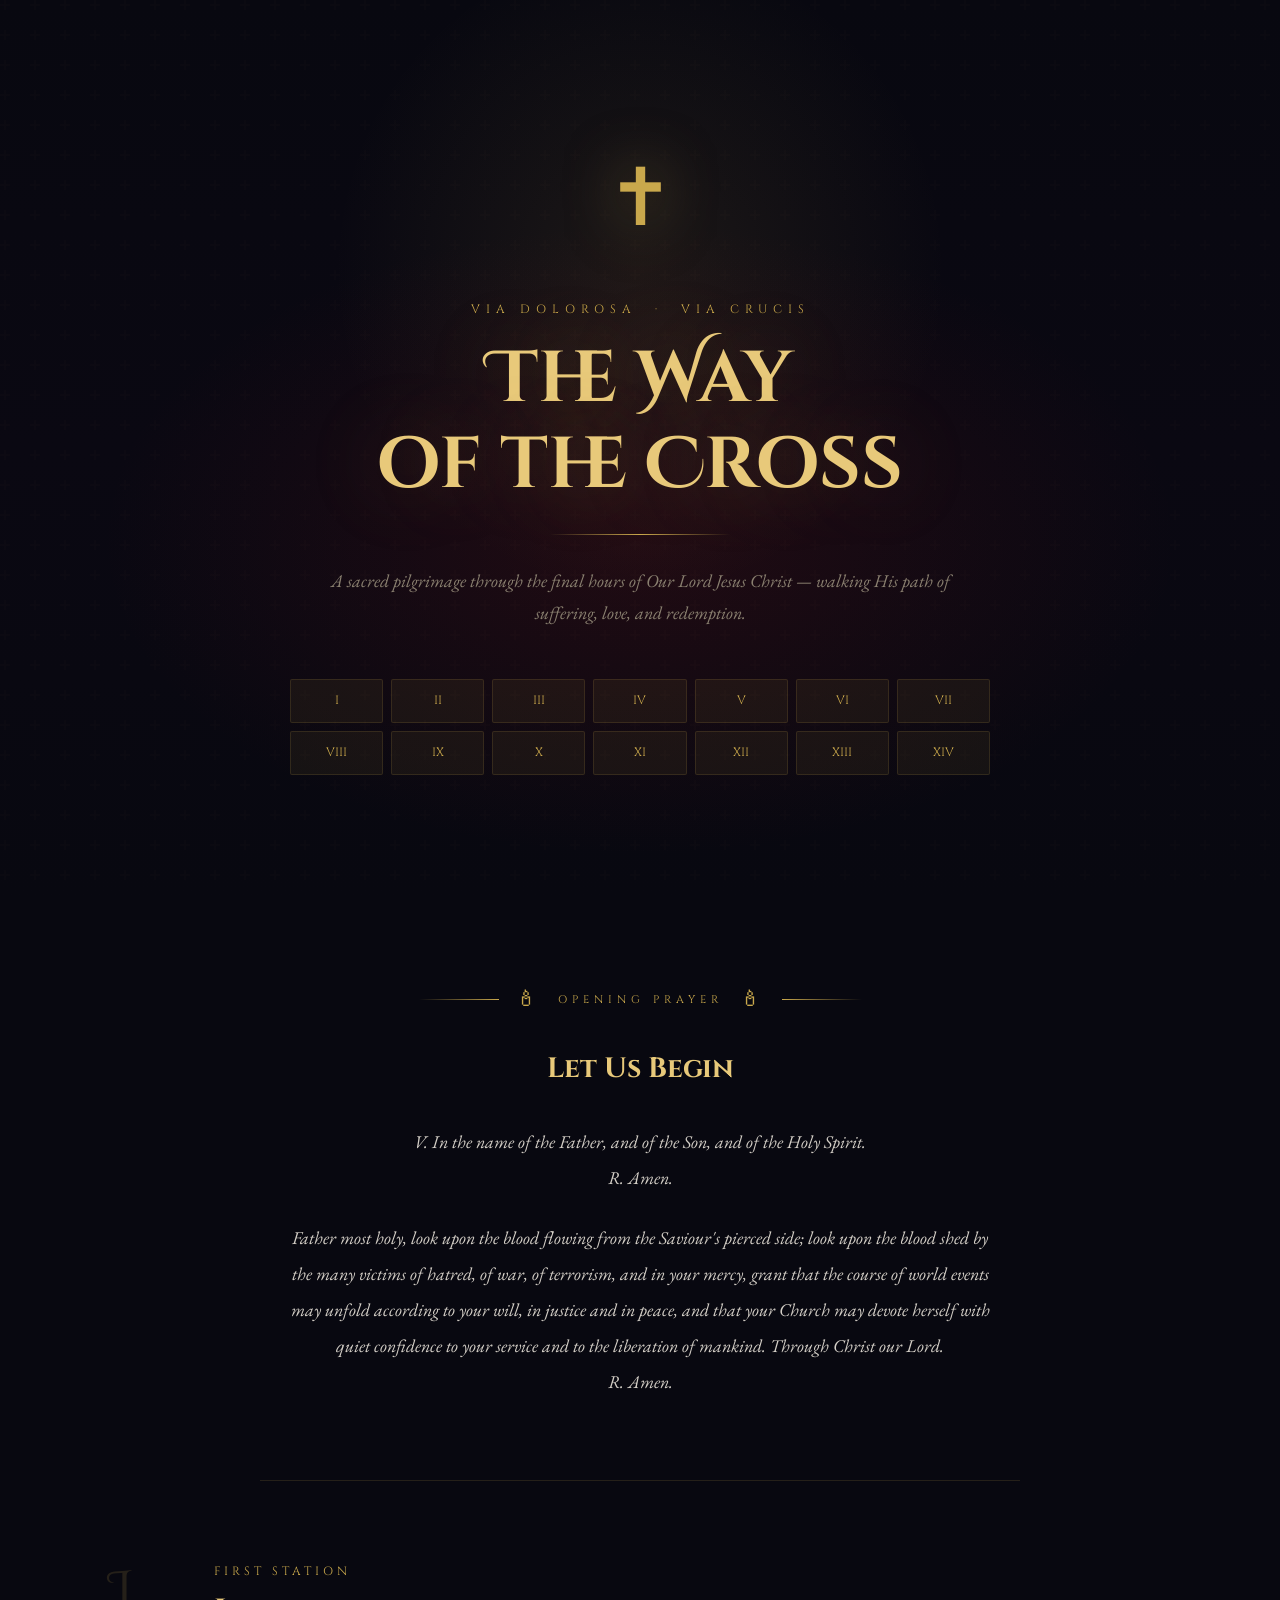
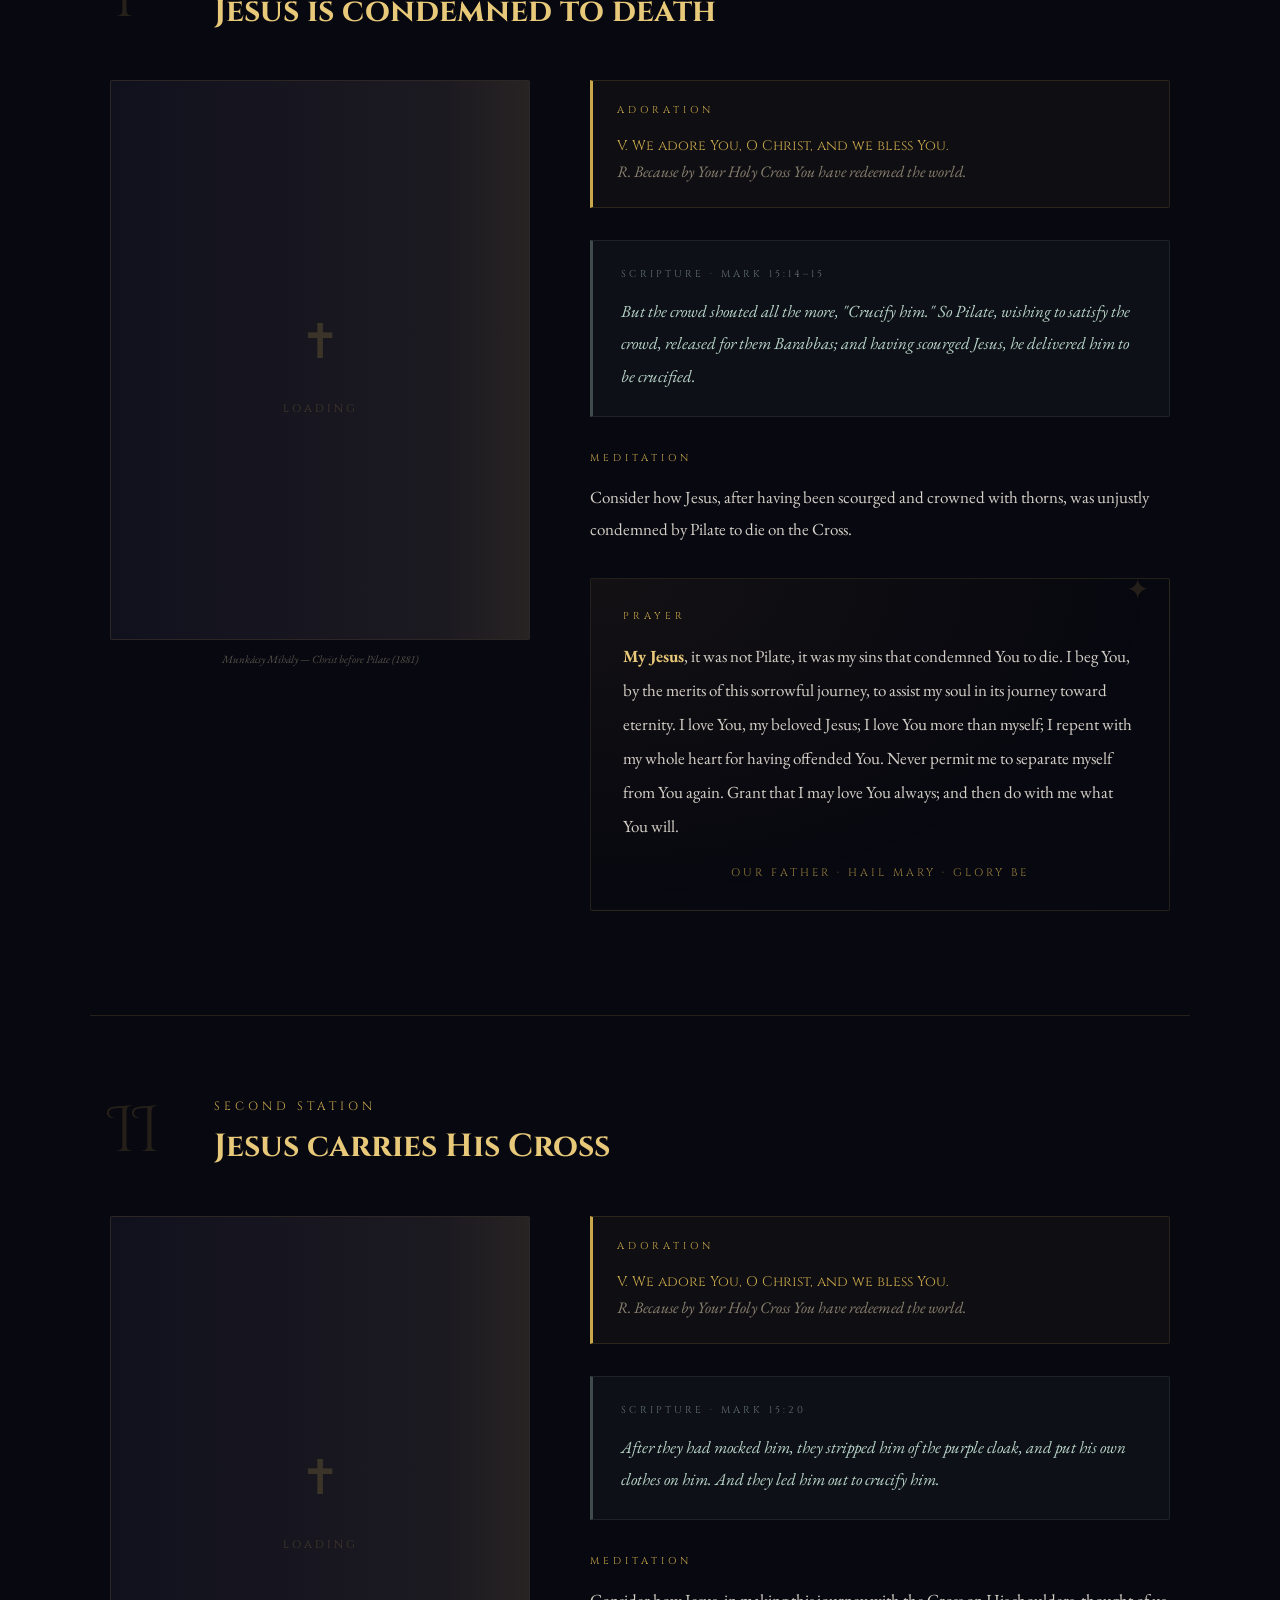
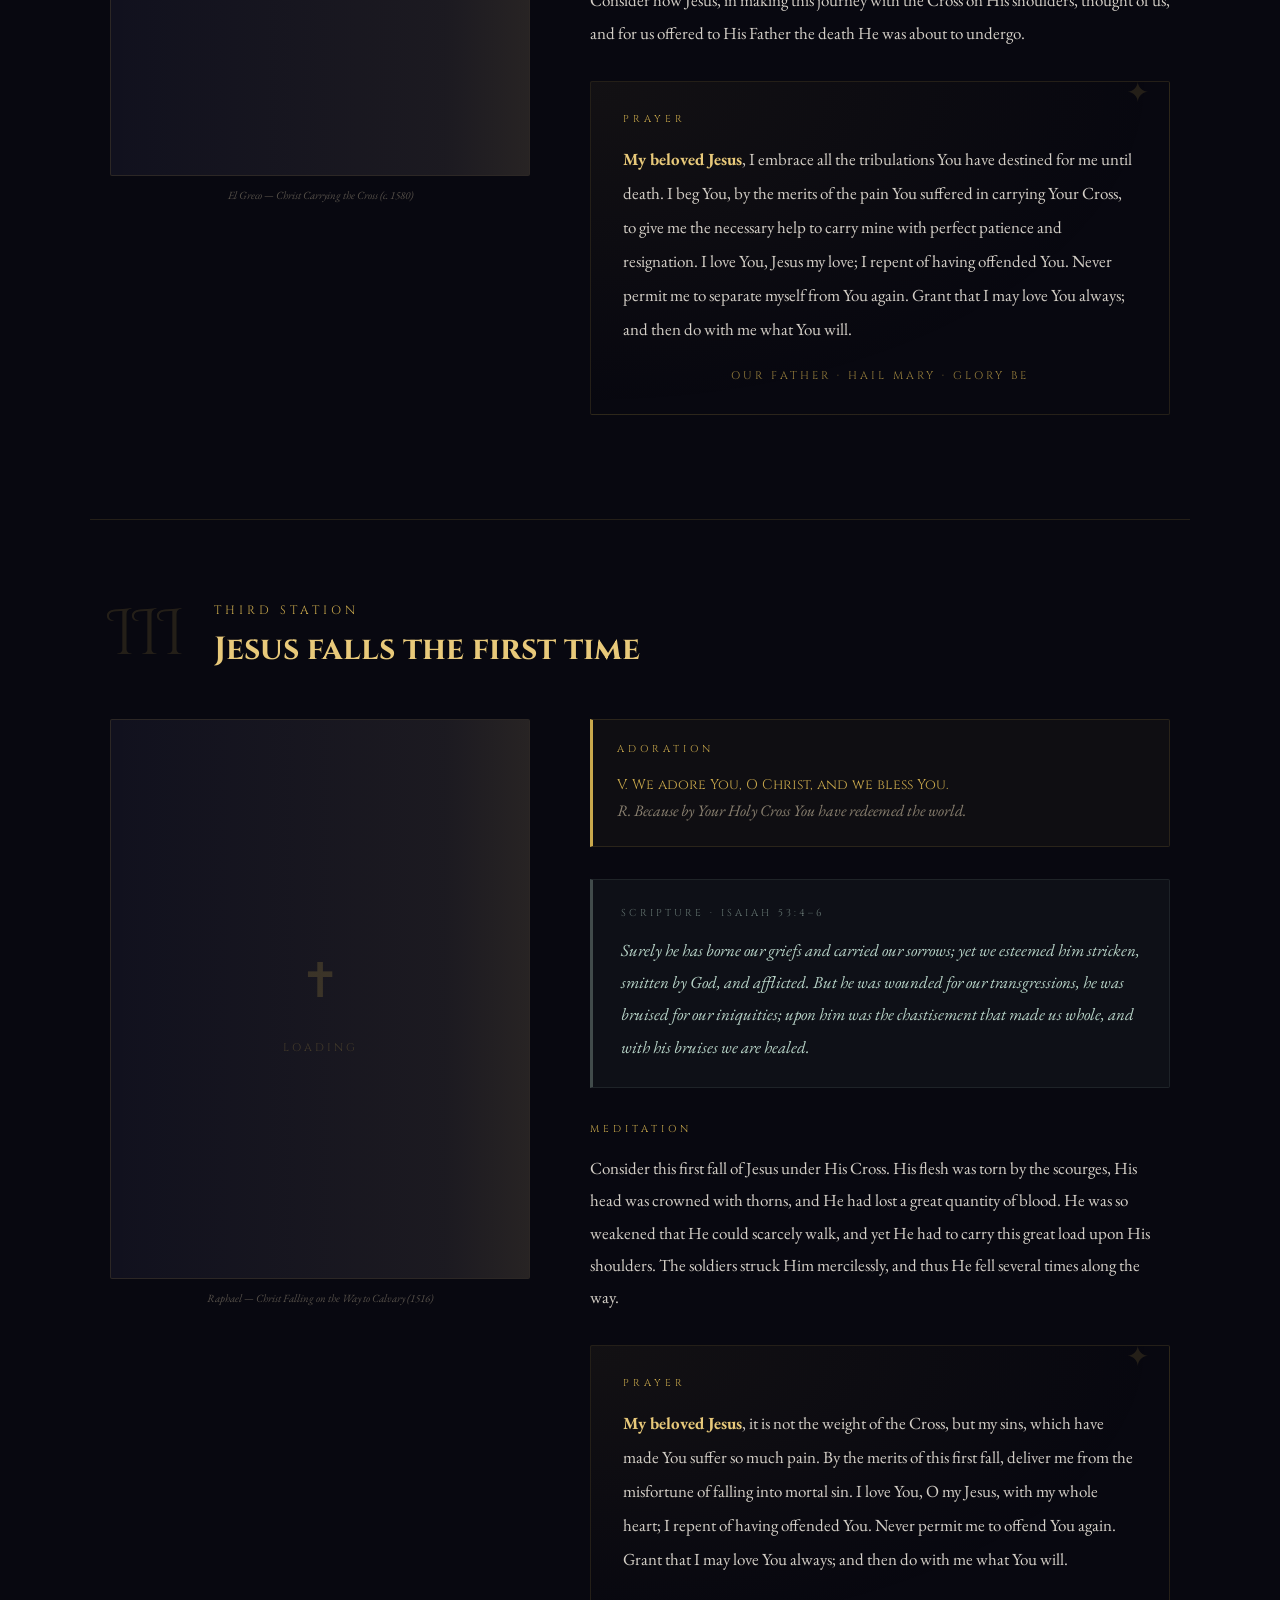
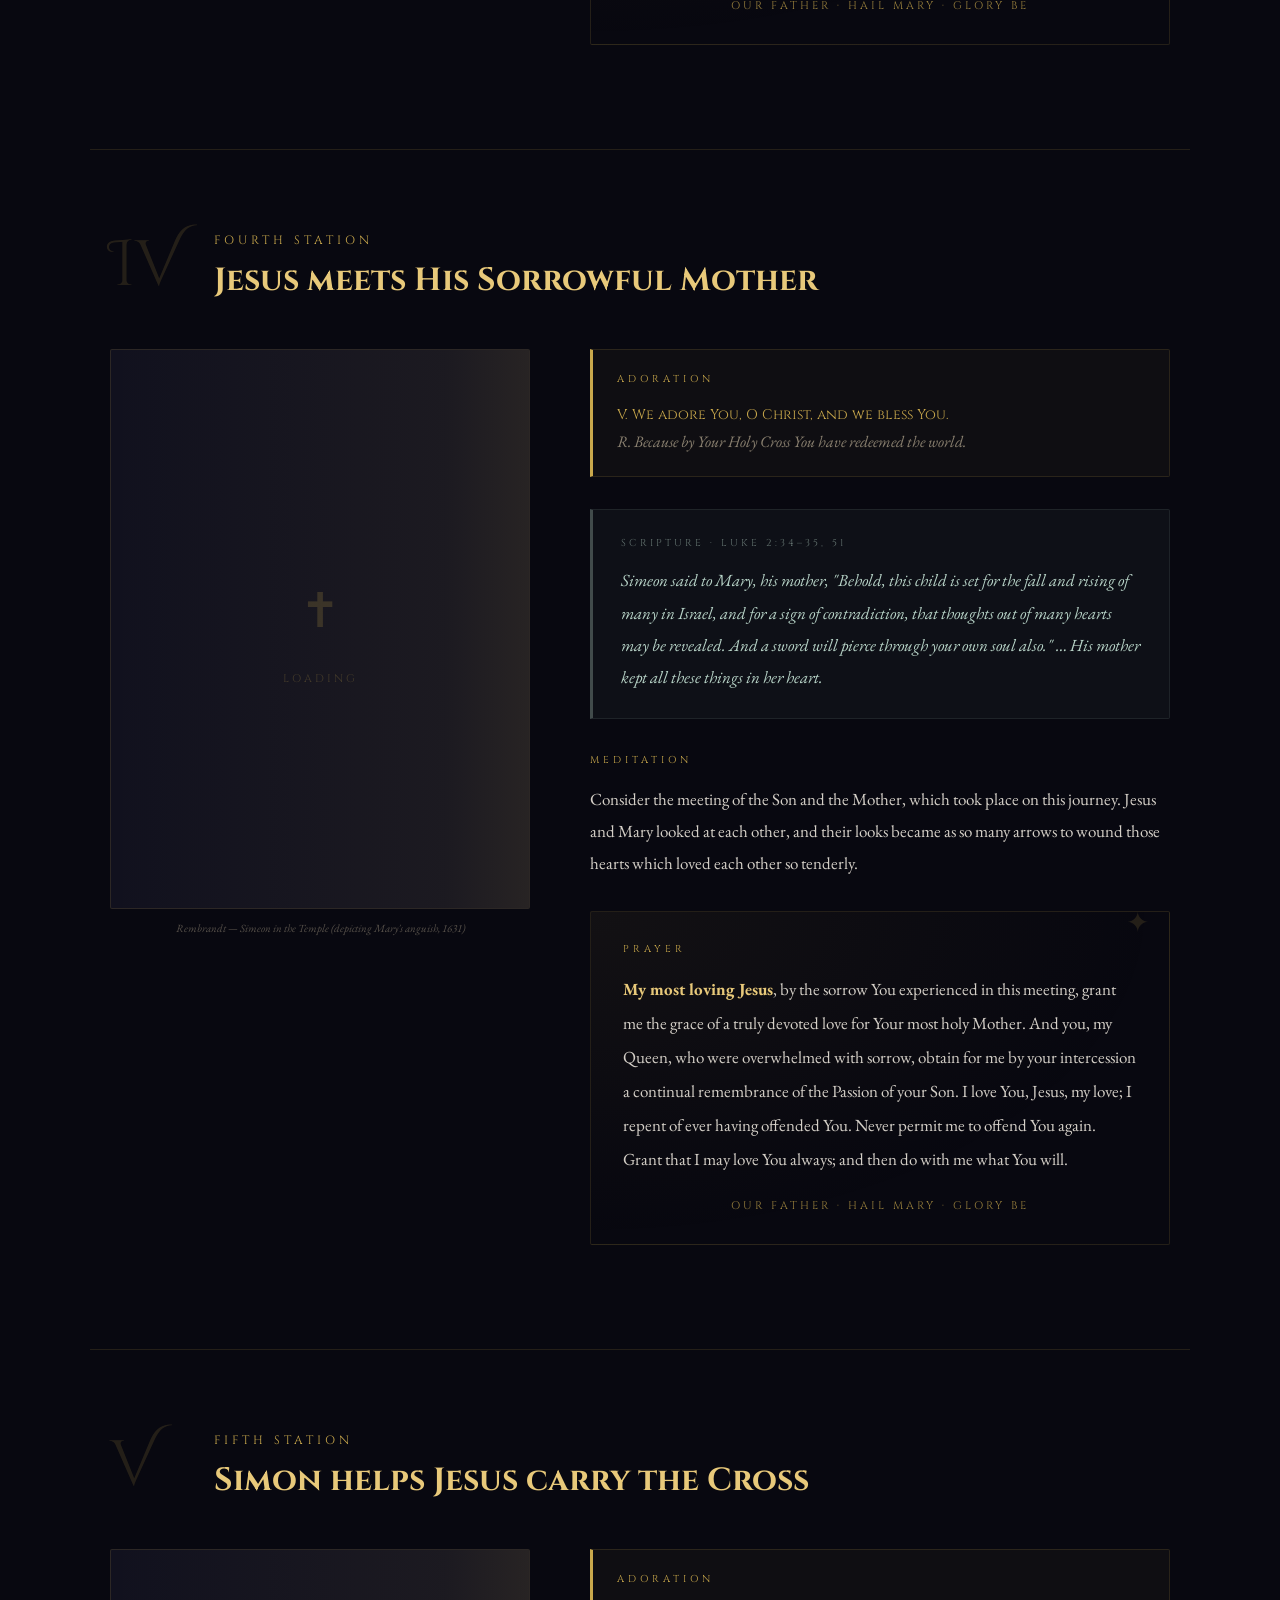
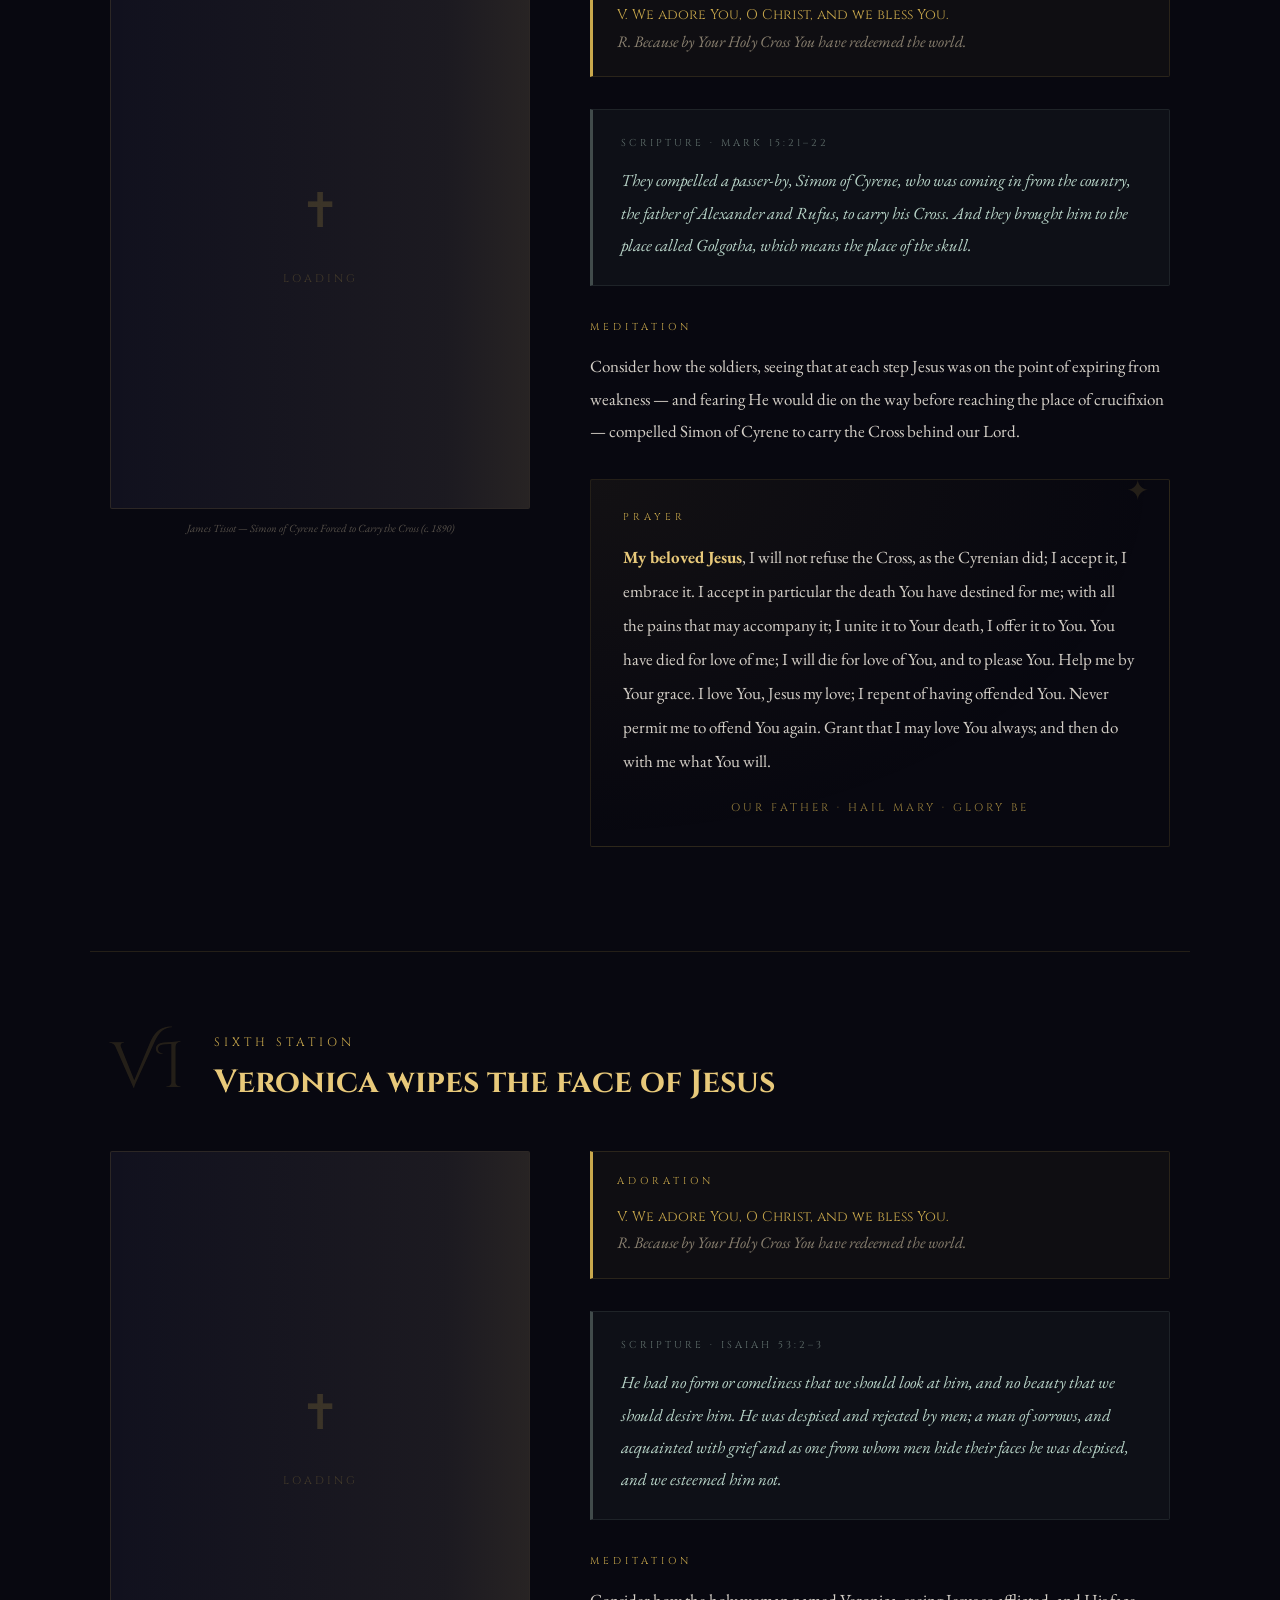
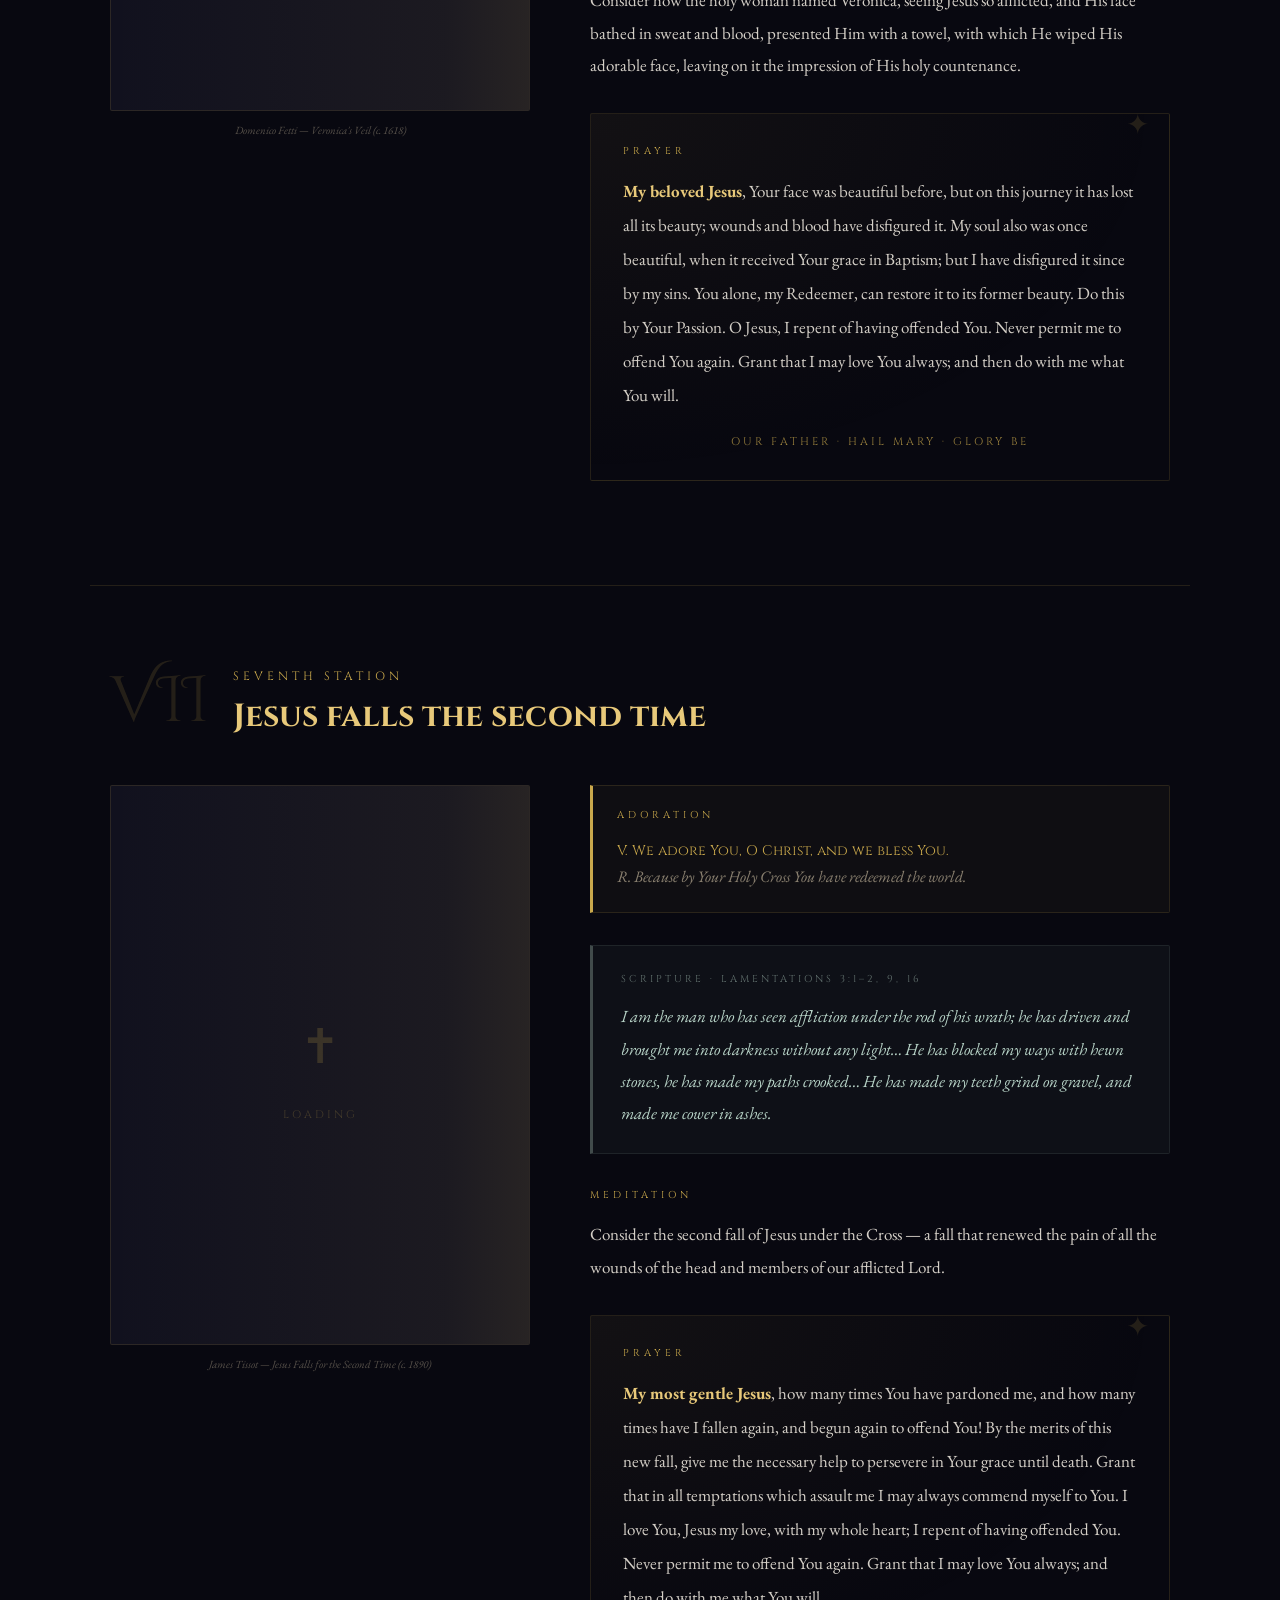
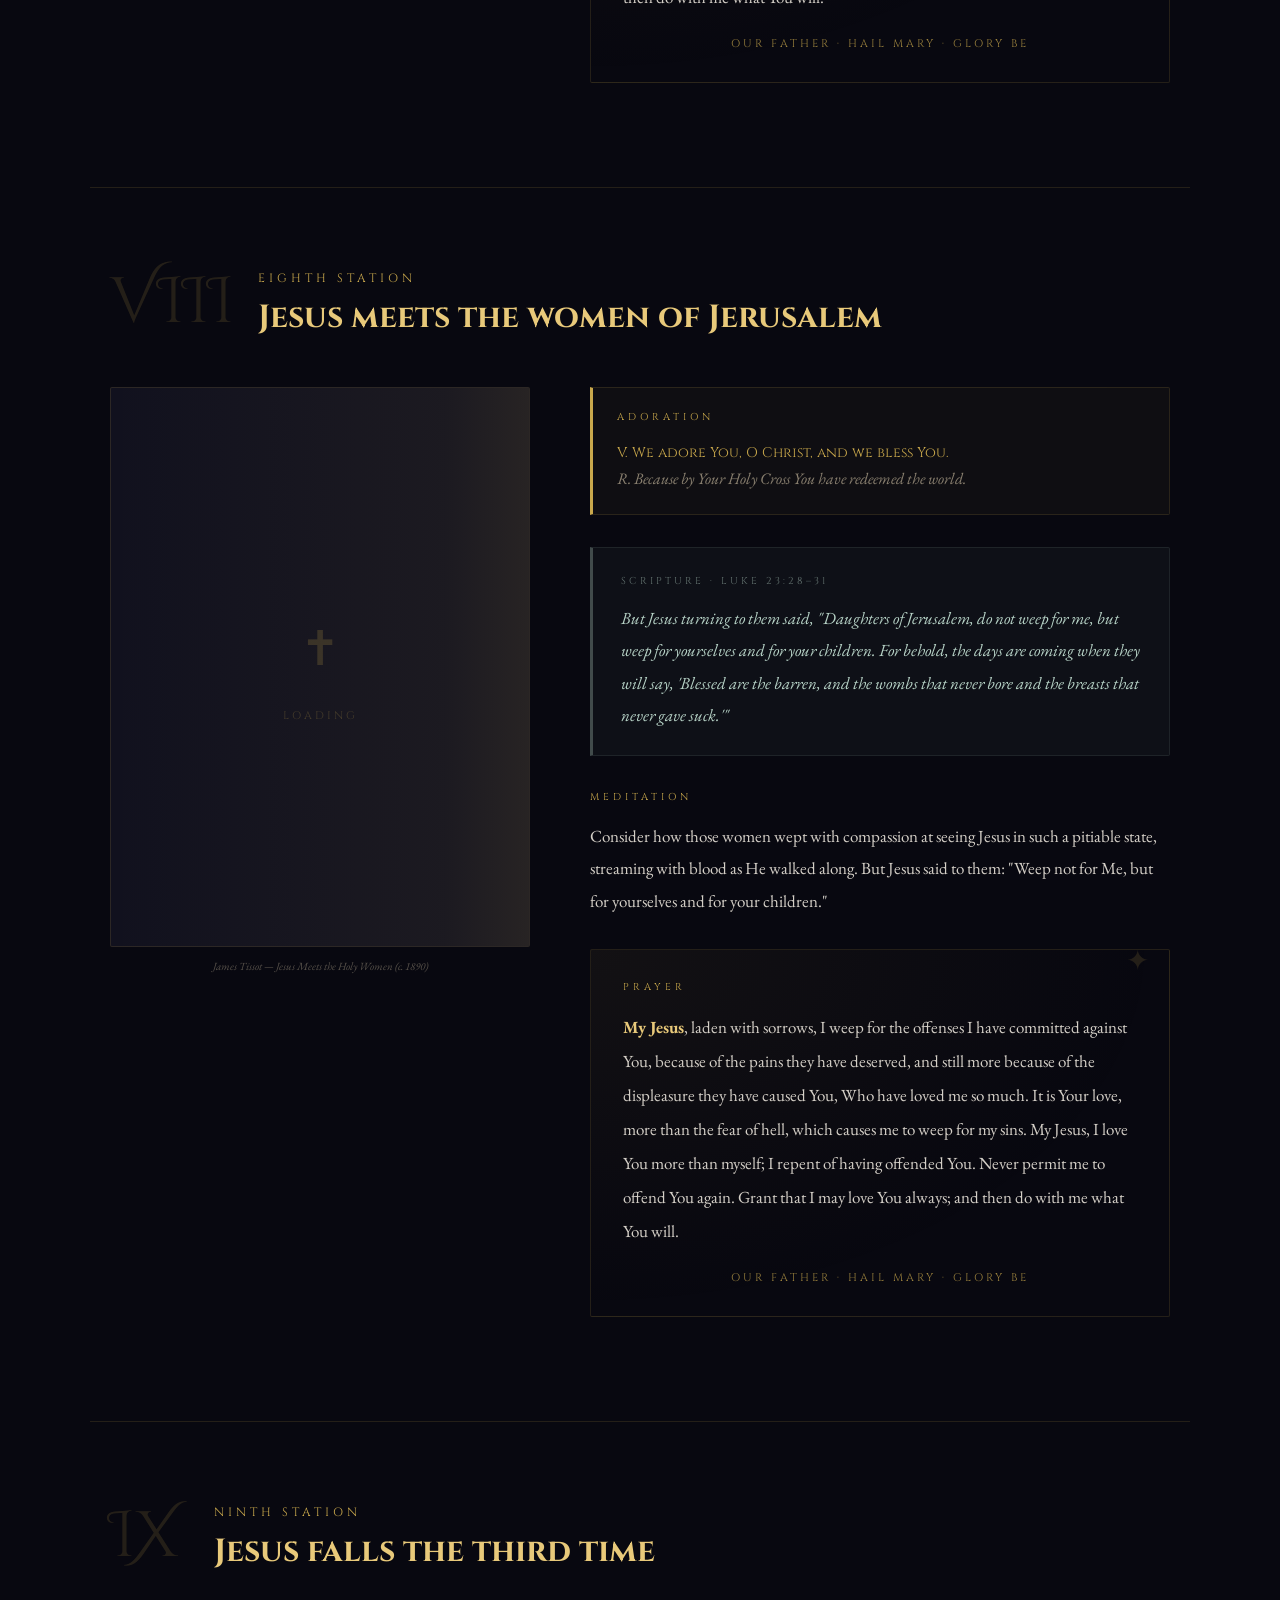
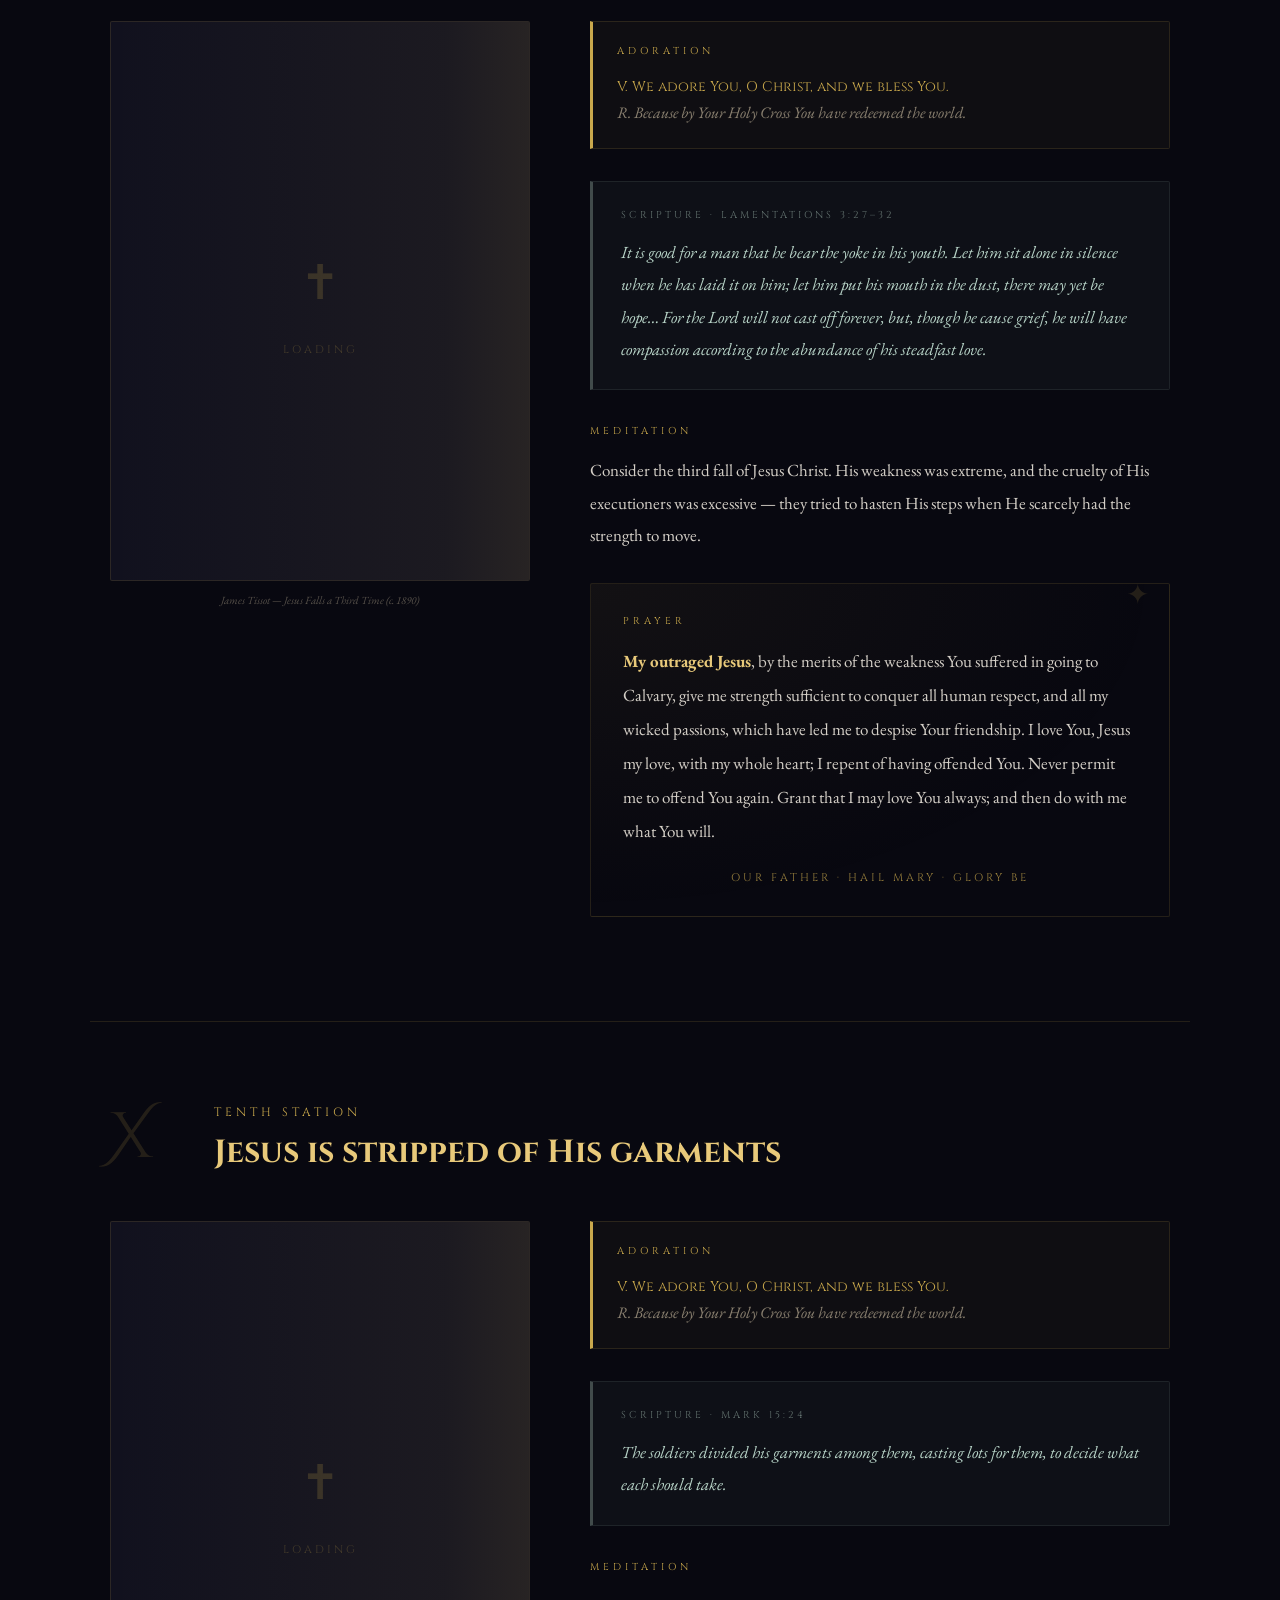
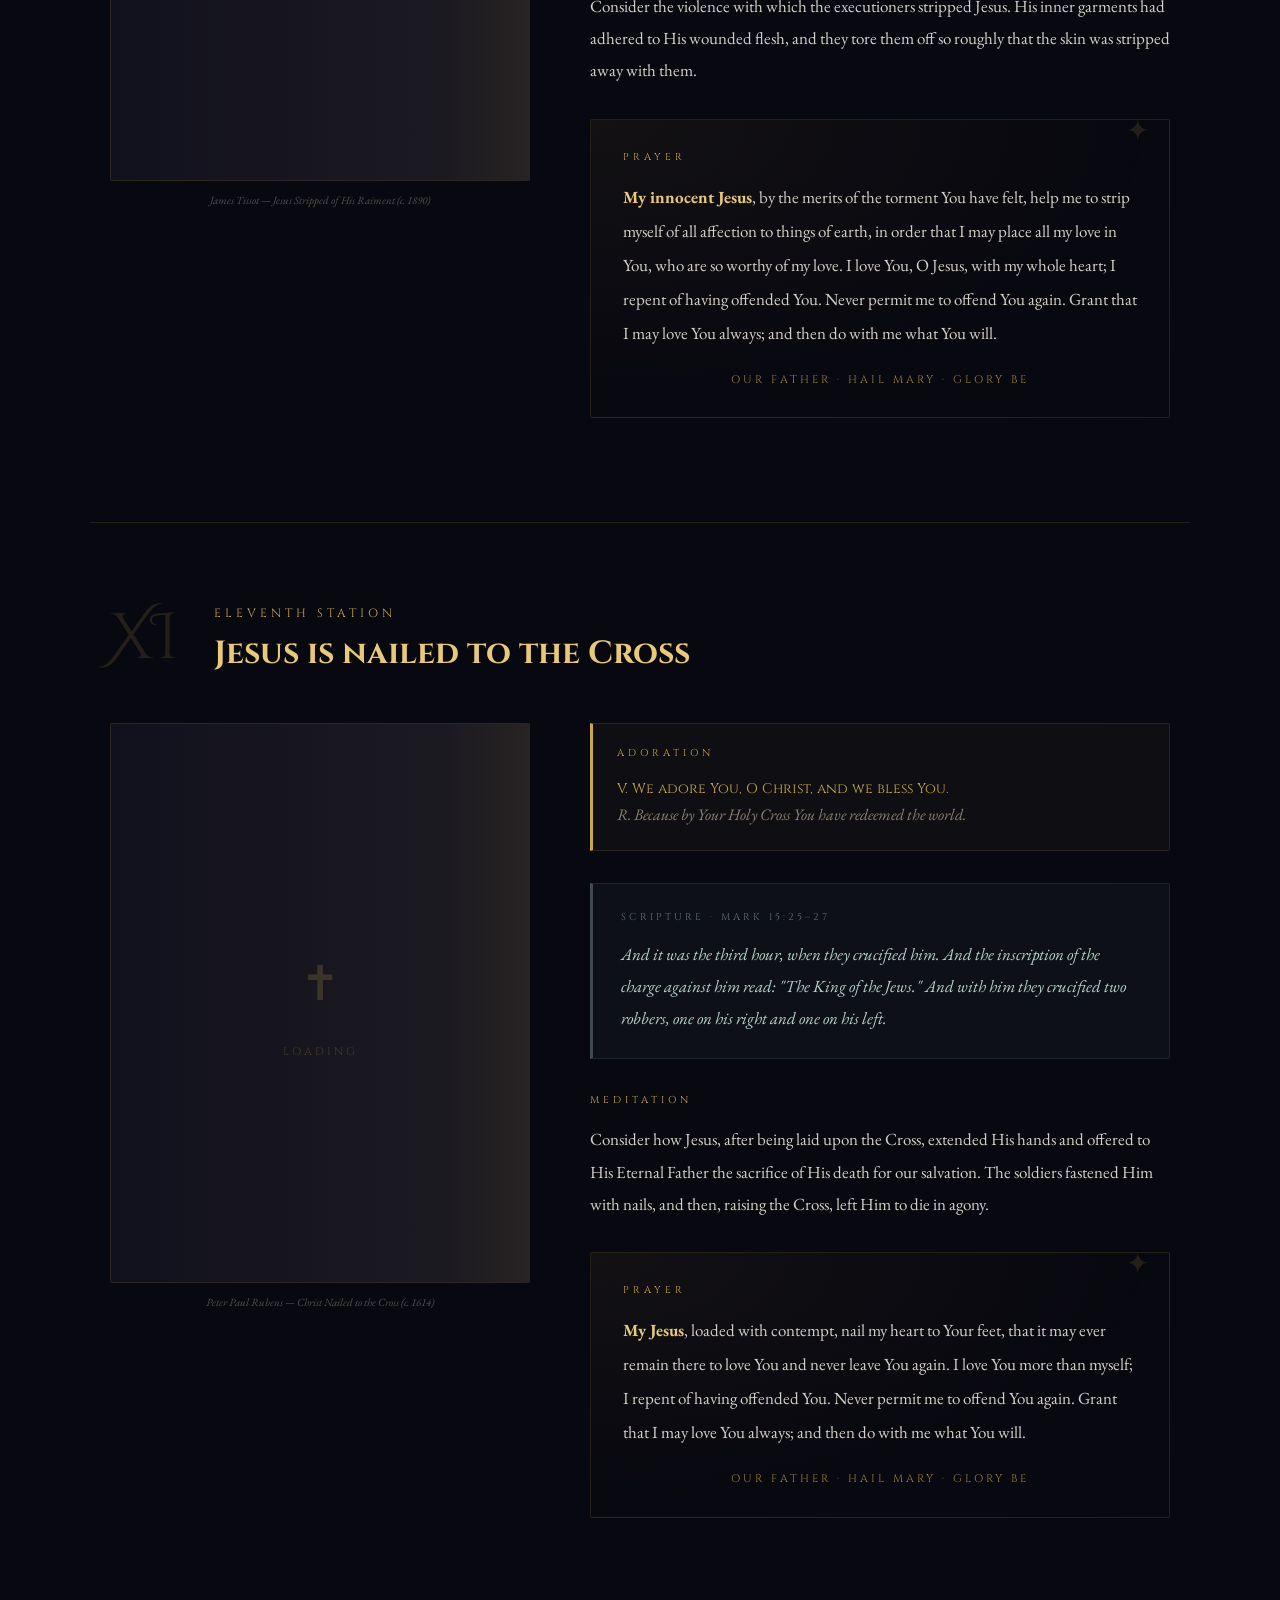
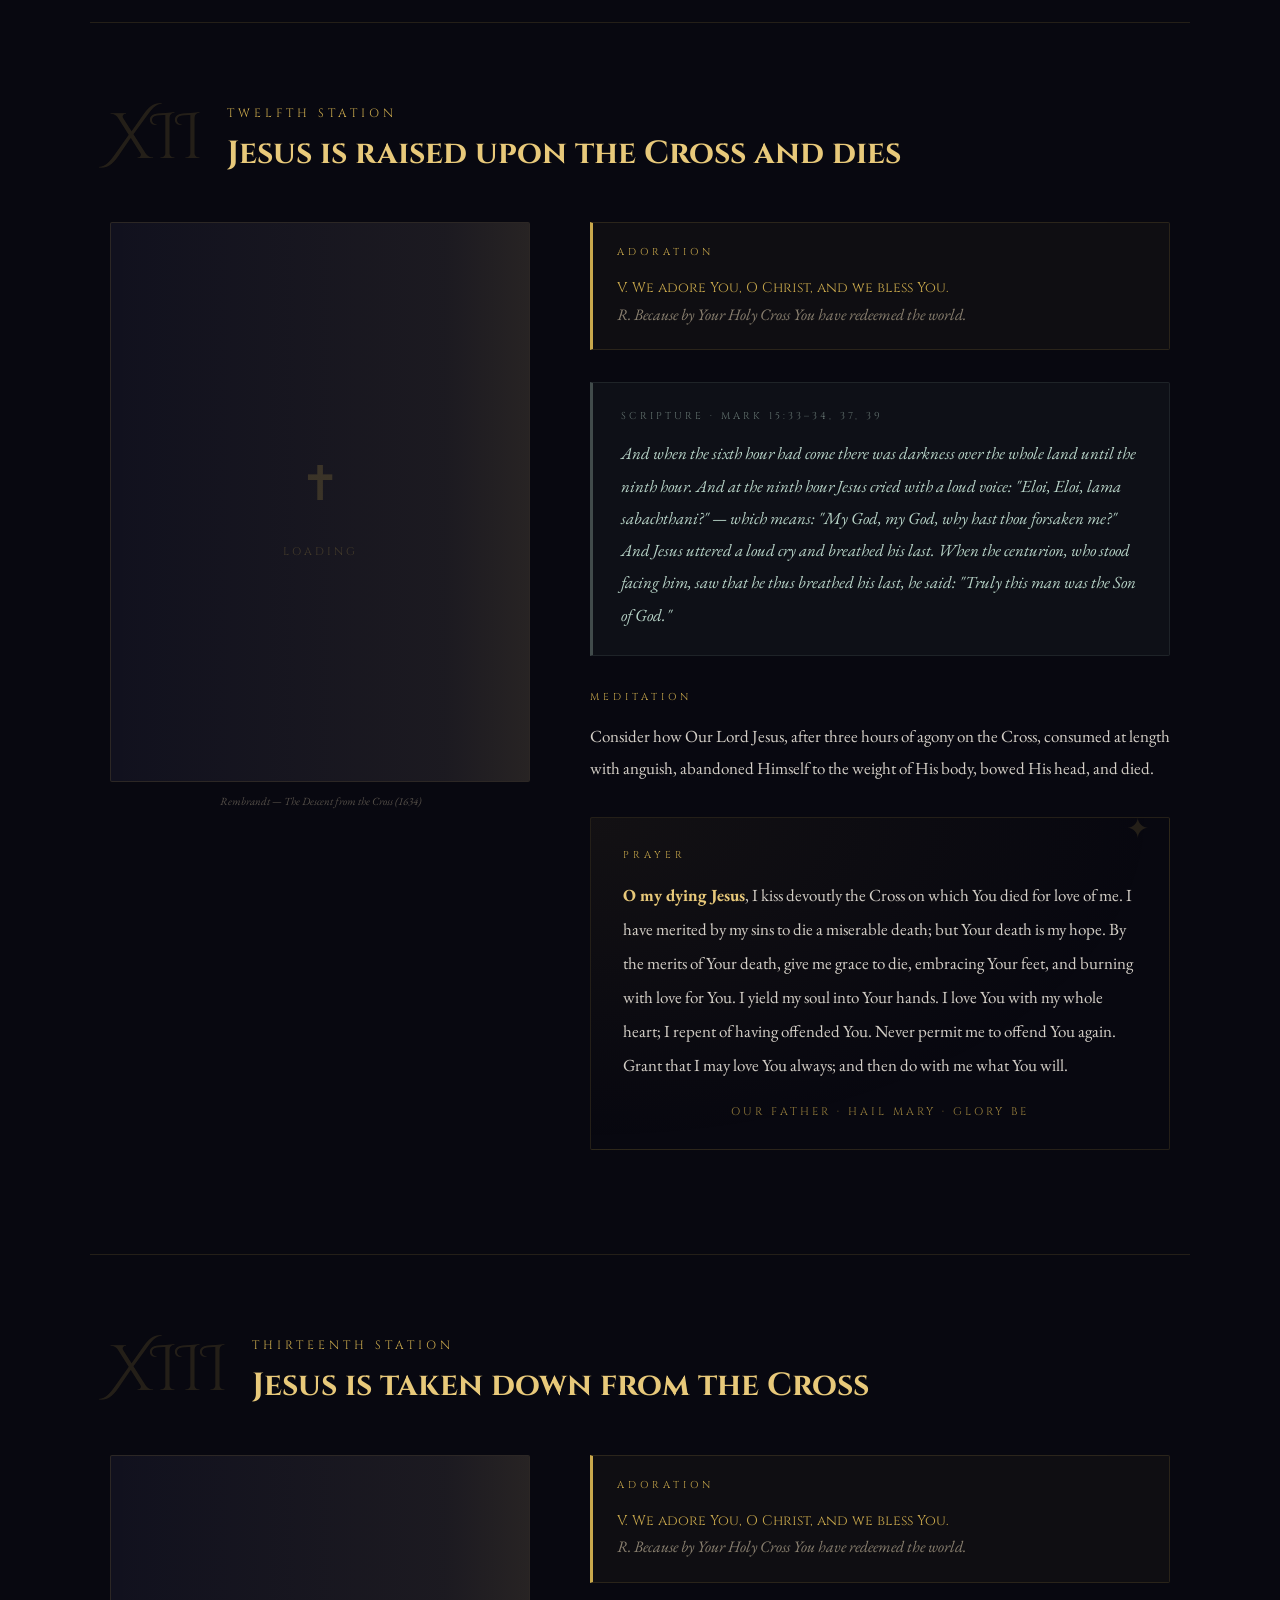
==== WayofTheCross/way-of-the-cross.html @ 1545e1cc "First Upload" ====
<!DOCTYPE html>
<html lang="en">
<head>
<meta charset="UTF-8">
<meta name="viewport" content="width=device-width, initial-scale=1.0">
<title>The Way of the Cross</title>
<link href="https://fonts.googleapis.com/css2?family=Cinzel+Decorative:wght@400;700&family=Cinzel:wght@400;600&family=EB+Garamond:ital,wght@0,400;0,500;1,400;1,500&display=swap" rel="stylesheet">
<style>
  :root {
    --bg-deep: #080810;
    --bg-card: #0e0e1a;
    --bg-section: #0a0a14;
    --gold: #c9a84c;
    --gold-light: #e8c97a;
    --gold-dim: #7a6030;
    --crimson: #8b1a1a;
    --text-main: #d4cfc7;
    --text-dim: #8a8070;
    --text-scripture: #b8d4c8;
    --border: rgba(201,168,76,0.15);
    --glow: rgba(201,168,76,0.08);
  }

  * { margin: 0; padding: 0; box-sizing: border-box; }

  html { scroll-behavior: smooth; }

  body {
    background-color: var(--bg-deep);
    color: var(--text-main);
    font-family: 'EB Garamond', Georgia, serif;
    font-size: 18px;
    line-height: 1.8;
    overflow-x: hidden;
  }

  /* ── HERO ── */
  .hero {
    min-height: 100vh;
    display: flex;
    flex-direction: column;
    align-items: center;
    justify-content: center;
    text-align: center;
    padding: 60px 20px;
    position: relative;
    background:
      radial-gradient(ellipse 60% 50% at 50% 60%, rgba(139,26,26,0.18) 0%, transparent 70%),
      radial-gradient(ellipse 40% 60% at 50% 30%, rgba(201,168,76,0.10) 0%, transparent 60%),
      linear-gradient(180deg, #080810 0%, #0a0812 50%, #080810 100%);
  }

  .hero::before {
    content: '';
    position: absolute;
    inset: 0;
    background: url("data:image/svg+xml,%3Csvg width='60' height='60' viewBox='0 0 60 60' xmlns='http://www.w3.org/2000/svg'%3E%3Cg fill='none' fill-rule='evenodd'%3E%3Cg fill='%23c9a84c' fill-opacity='0.03'%3E%3Cpath d='M36 34v-4h-2v4h-4v2h4v4h2v-4h4v-2h-4zm0-30V0h-2v4h-4v2h4v4h2V6h4V4h-4zM6 34v-4H4v4H0v2h4v4h2v-4h4v-2H6zM6 4V0H4v4H0v2h4v4h2V6h4V4H6z'/%3E%3C/g%3E%3C/g%3E%3C/svg%3E");
    opacity: 0.5;
    pointer-events: none;
  }

  .cross-symbol {
    font-size: 80px;
    color: var(--gold);
    margin-bottom: 30px;
    text-shadow: 0 0 60px rgba(201,168,76,0.5), 0 0 120px rgba(201,168,76,0.2);
    animation: flicker 4s ease-in-out infinite;
    position: relative;
    z-index: 1;
  }

  @keyframes flicker {
    0%, 100% { opacity: 1; text-shadow: 0 0 60px rgba(201,168,76,0.5), 0 0 120px rgba(201,168,76,0.2); }
    45% { opacity: 0.95; text-shadow: 0 0 40px rgba(201,168,76,0.4), 0 0 80px rgba(201,168,76,0.15); }
    50% { opacity: 1; text-shadow: 0 0 70px rgba(201,168,76,0.6), 0 0 140px rgba(201,168,76,0.25); }
    85% { opacity: 0.97; }
  }

  .hero-label {
    font-family: 'Cinzel', serif;
    font-size: 12px;
    letter-spacing: 6px;
    color: var(--gold);
    text-transform: uppercase;
    margin-bottom: 16px;
    position: relative; z-index: 1;
  }

  .hero h1 {
    font-family: 'Cinzel Decorative', serif;
    font-size: clamp(36px, 6vw, 72px);
    font-weight: 700;
    color: var(--gold-light);
    text-shadow: 0 0 80px rgba(201,168,76,0.3);
    line-height: 1.2;
    margin-bottom: 24px;
    position: relative; z-index: 1;
  }

  .hero-divider {
    width: 180px;
    height: 1px;
    background: linear-gradient(90deg, transparent, var(--gold), transparent);
    margin: 0 auto 30px;
    position: relative; z-index: 1;
  }

  .hero-subtitle {
    max-width: 680px;
    color: var(--text-dim);
    font-style: italic;
    font-size: 18px;
    margin-bottom: 50px;
    position: relative; z-index: 1;
  }

  .nav-grid {
    display: grid;
    grid-template-columns: repeat(7, 1fr);
    gap: 8px;
    max-width: 700px;
    width: 100%;
    position: relative; z-index: 1;
  }

  .nav-btn {
    background: rgba(201,168,76,0.07);
    border: 1px solid var(--border);
    color: var(--gold);
    font-family: 'Cinzel', serif;
    font-size: 12px;
    padding: 10px 4px;
    cursor: pointer;
    transition: all 0.3s;
    text-decoration: none;
    display: block;
    text-align: center;
    border-radius: 2px;
  }

  .nav-btn:hover {
    background: rgba(201,168,76,0.18);
    border-color: var(--gold);
    box-shadow: 0 0 20px rgba(201,168,76,0.15);
  }

  /* ── OPENING PRAYER ── */
  .opening-prayer {
    max-width: 760px;
    margin: 0 auto;
    padding: 80px 30px;
    text-align: center;
    border-bottom: 1px solid var(--border);
  }

  .section-label {
    font-family: 'Cinzel', serif;
    font-size: 11px;
    letter-spacing: 5px;
    color: var(--gold);
    text-transform: uppercase;
    margin-bottom: 24px;
    display: flex;
    align-items: center;
    justify-content: center;
    gap: 16px;
  }

  .section-label::before, .section-label::after {
    content: '';
    flex: 1;
    max-width: 80px;
    height: 1px;
    background: linear-gradient(90deg, transparent, var(--gold));
  }
  .section-label::after { background: linear-gradient(90deg, var(--gold), transparent); }

  .opening-prayer h2 {
    font-family: 'Cinzel', serif;
    font-size: 28px;
    color: var(--gold-light);
    margin-bottom: 30px;
  }

  .prayer-text {
    font-size: 18px;
    color: var(--text-main);
    font-style: italic;
    line-height: 2;
  }

  /* ── STATIONS ── */
  .station {
    max-width: 1100px;
    margin: 0 auto 0;
    padding: 0 20px 80px;
    border-bottom: 1px solid var(--border);
  }

  .station:first-of-type { padding-top: 80px; }

  .station-header {
    display: flex;
    align-items: center;
    gap: 24px;
    margin-bottom: 48px;
    padding-top: 80px;
  }

  .station-num {
    font-family: 'Cinzel Decorative', serif;
    font-size: 64px;
    color: var(--gold);
    opacity: 0.15;
    line-height: 1;
    min-width: 80px;
  }

  .station-title-wrap h2 {
    font-family: 'Cinzel', serif;
    font-size: clamp(20px, 3vw, 32px);
    color: var(--gold-light);
    line-height: 1.3;
  }

  .station-title-wrap .station-roman {
    font-family: 'Cinzel', serif;
    font-size: 12px;
    letter-spacing: 4px;
    color: var(--gold);
    text-transform: uppercase;
    margin-bottom: 8px;
    display: block;
  }

  .station-body {
    display: grid;
    grid-template-columns: 420px 1fr;
    gap: 60px;
    align-items: start;
  }

  @media (max-width: 860px) {
    .station-body { grid-template-columns: 1fr; }
    .nav-grid { grid-template-columns: repeat(4, 1fr); }
  }

  .station-image-wrap {
    position: sticky;
    top: 30px;
  }

  .artwork-credit {
    font-size: 11px;
    color: var(--text-dim);
    font-style: italic;
    margin-top: 10px;
    text-align: center;
    opacity: 0.6;
  }

  .adoration-block {
    background: rgba(201,168,76,0.04);
    border: 1px solid var(--border);
    border-left: 3px solid var(--gold);
    padding: 20px 24px;
    margin-bottom: 32px;
    border-radius: 0 2px 2px 0;
  }

  .adoration-block .v { color: var(--gold); font-family: 'Cinzel', serif; font-size: 14px; }
  .adoration-block .r { color: var(--text-dim); font-style: italic; font-size: 16px; }

  .block-title {
    font-family: 'Cinzel', serif;
    font-size: 10px;
    letter-spacing: 4px;
    color: var(--gold);
    text-transform: uppercase;
    margin-bottom: 14px;
  }

  /* ── IMAGE SKELETON LOADER ── */
  .img-skeleton {
    position: relative;
    width: 100%;
    aspect-ratio: 3/4;
    background: #11111e;
    border-radius: 2px;
    border: 1px solid var(--border);
    overflow: hidden;
  }

  .img-skeleton::after {
    content: '';
    position: absolute;
    inset: 0;
    background: linear-gradient(90deg,
      transparent 0%,
      rgba(201,168,76,0.06) 40%,
      rgba(201,168,76,0.12) 50%,
      rgba(201,168,76,0.06) 60%,
      transparent 100%);
    background-size: 200% 100%;
    animation: shimmer 1.8s infinite;
  }

  @keyframes shimmer {
    0%   { background-position: 200% 0; }
    100% { background-position: -200% 0; }
  }

  .img-skeleton .cross-placeholder {
    position: absolute;
    inset: 0;
    display: flex;
    flex-direction: column;
    align-items: center;
    justify-content: center;
    gap: 12px;
    color: rgba(201,168,76,0.2);
    font-size: 48px;
    font-family: 'Cinzel', serif;
    z-index: 1;
  }

  .img-skeleton .cross-placeholder span {
    font-size: 11px;
    letter-spacing: 3px;
    color: rgba(201,168,76,0.25);
    text-transform: uppercase;
  }

  .img-skeleton img {
    position: absolute;
    inset: 0;
    width: 100%;
    height: 100%;
    object-fit: cover;
    opacity: 0;
    transition: opacity 0.6s ease;
    border-radius: 2px;
    box-shadow:
      0 0 0 1px rgba(201,168,76,0.08),
      0 20px 80px rgba(0,0,0,0.7),
      0 0 60px rgba(201,168,76,0.05);
    filter: brightness(0.88) contrast(1.08) sepia(0.15);
  }

  .img-skeleton img:hover {
    filter: brightness(0.95) contrast(1.05) sepia(0.05);
  }

  .img-skeleton img.loaded {
    opacity: 1;
  }

  .img-skeleton.done::after,
  .img-skeleton.done .cross-placeholder {
    display: none;
  }

  .scripture-block {
    background: rgba(184,212,200,0.04);
    border: 1px solid rgba(184,212,200,0.1);
    border-left: 3px solid rgba(184,212,200,0.3);
    padding: 24px 28px;
    margin-bottom: 32px;
    border-radius: 0 2px 2px 0;
  }

  .scripture-ref {
    font-family: 'Cinzel', serif;
    font-size: 10px;
    letter-spacing: 3px;
    color: rgba(184,212,200,0.5);
    text-transform: uppercase;
    margin-bottom: 12px;
  }

  .scripture-text {
    color: var(--text-scripture);
    font-style: italic;
    font-size: 17px;
    line-height: 1.9;
  }

  .meditation-block {
    margin-bottom: 32px;
  }

  .meditation-text {
    color: var(--text-main);
    font-size: 17px;
    line-height: 1.9;
  }

  .prayer-block {
    background: radial-gradient(ellipse at top left, rgba(201,168,76,0.06) 0%, transparent 70%);
    border: 1px solid var(--border);
    padding: 28px 32px;
    border-radius: 2px;
    position: relative;
    overflow: hidden;
    margin-bottom: 24px;
  }

  .prayer-block::before {
    content: '✦';
    position: absolute;
    top: -15px;
    right: 20px;
    font-size: 28px;
    color: var(--gold);
    opacity: 0.15;
  }

  .prayer-text-main {
    color: var(--text-main);
    font-size: 17px;
    line-height: 2;
  }

  .prayer-text-main strong {
    color: var(--gold-light);
    font-style: normal;
  }

  .our-father {
    font-family: 'Cinzel', serif;
    font-size: 11px;
    letter-spacing: 3px;
    color: var(--gold);
    text-transform: uppercase;
    margin-top: 20px;
    opacity: 0.75;
    text-align: center;
  }

  /* ── CLOSING ── */
  .closing {
    max-width: 760px;
    margin: 80px auto;
    padding: 60px 30px;
    text-align: center;
    border: 1px solid var(--border);
    background: radial-gradient(ellipse at center, rgba(201,168,76,0.05) 0%, transparent 70%);
  }

  .closing h2 {
    font-family: 'Cinzel', serif;
    font-size: 26px;
    color: var(--gold-light);
    margin-bottom: 30px;
  }

  .closing .prayer-text {
    text-align: left;
    font-size: 17px;
  }

  footer {
    text-align: center;
    padding: 40px 20px;
    font-size: 13px;
    color: var(--text-dim);
    border-top: 1px solid var(--border);
    font-family: 'Cinzel', serif;
    letter-spacing: 2px;
  }

  /* Scroll reveal */
  .station { opacity: 0; transform: translateY(30px); transition: opacity 0.8s ease, transform 0.8s ease; }
  .station.visible { opacity: 1; transform: translateY(0); }
  .opening-prayer, .closing { opacity: 0; transition: opacity 0.8s ease; }
  .opening-prayer.visible, .closing.visible { opacity: 1; }

  /* Progress bar */
  .progress-bar {
    position: fixed;
    top: 0; left: 0;
    height: 2px;
    background: linear-gradient(90deg, var(--crimson), var(--gold));
    z-index: 1000;
    transition: width 0.2s;
    box-shadow: 0 0 10px rgba(201,168,76,0.5);
  }

  /* Candle decoration */
  .candle {
    display: inline-block;
    font-size: 22px;
    animation: flicker 3s ease-in-out infinite;
  }
  .candle:nth-child(2) { animation-delay: 0.7s; }
</style>
</head>
<body>

<div class="progress-bar" id="progress"></div>

<!-- HERO -->
<section class="hero">
  <div class="cross-symbol">✝</div>
  <div class="hero-label">Via Dolorosa &nbsp;·&nbsp; Via Crucis</div>
  <h1>The Way<br>of the Cross</h1>
  <div class="hero-divider"></div>
  <p class="hero-subtitle">A sacred pilgrimage through the final hours of Our Lord Jesus Christ — walking His path of suffering, love, and redemption.</p>

  <nav class="nav-grid" aria-label="Stations">
    <a class="nav-btn" href="#station-1">I</a>
    <a class="nav-btn" href="#station-2">II</a>
    <a class="nav-btn" href="#station-3">III</a>
    <a class="nav-btn" href="#station-4">IV</a>
    <a class="nav-btn" href="#station-5">V</a>
    <a class="nav-btn" href="#station-6">VI</a>
    <a class="nav-btn" href="#station-7">VII</a>
    <a class="nav-btn" href="#station-8">VIII</a>
    <a class="nav-btn" href="#station-9">IX</a>
    <a class="nav-btn" href="#station-10">X</a>
    <a class="nav-btn" href="#station-11">XI</a>
    <a class="nav-btn" href="#station-12">XII</a>
    <a class="nav-btn" href="#station-13">XIII</a>
    <a class="nav-btn" href="#station-14">XIV</a>
  </nav>
</section>

<!-- OPENING PRAYER -->
<div class="opening-prayer">
  <div class="section-label"><span class="candle">🕯</span> Opening Prayer <span class="candle">🕯</span></div>
  <h2>Let Us Begin</h2>
  <p class="prayer-text" style="margin-bottom:24px;">
    <em>V. In the name of the Father, and of the Son, and of the Holy Spirit.<br>
    R. Amen.</em>
  </p>
  <p class="prayer-text">
    Father most holy, look upon the blood flowing from the Saviour's pierced side; look upon the blood shed by the many victims of hatred, of war, of terrorism, and in your mercy, grant that the course of world events may unfold according to your will, in justice and in peace, and that your Church may devote herself with quiet confidence to your service and to the liberation of mankind. Through Christ our Lord.<br>
    <em>R. Amen.</em>
  </p>
</div>

<!-- ═══════════════════════════ STATION 1 ═══════════════════════════ -->
<div class="station" id="station-1">
  <div class="station-header">
    <div class="station-num">I</div>
    <div class="station-title-wrap">
      <span class="station-roman">First Station</span>
      <h2>Jesus is condemned to death</h2>
    </div>
  </div>
  <div class="station-body">
    <div class="station-image-wrap">
      <div class="img-skeleton" id="sk1">
        <div class="cross-placeholder">✝<span>Loading</span></div>
        <img src="https://upload.wikimedia.org/wikipedia/commons/thumb/6/6d/Munkacsy_Christ_before_Pilate_1881.jpg/800px-Munkacsy_Christ_before_Pilate_1881.jpg"
             alt="Christ before Pilate by Munkácsy Mihály, 1881"
             loading="lazy" decoding="async"
             onload="this.classList.add('loaded');this.closest('.img-skeleton').classList.add('done')"
             onerror="this.src='https://upload.wikimedia.org/wikipedia/commons/thumb/5/5e/Pilate_washing_his_hands.jpg/800px-Pilate_washing_his_hands.jpg'">
      </div>
      <div class="artwork-credit">Munkácsy Mihály — Christ before Pilate (1881)</div>
    </div>
    <div class="station-content">
      <div class="adoration-block">
        <div class="block-title">Adoration</div>
        <div class="v">V. We adore You, O Christ, and we bless You.</div>
        <div class="r">R. Because by Your Holy Cross You have redeemed the world.</div>
      </div>
      <div class="scripture-block">
        <div class="block-title scripture-ref">Scripture · Mark 15:14–15</div>
        <div class="scripture-text">But the crowd shouted all the more, "Crucify him." So Pilate, wishing to satisfy the crowd, released for them Barabbas; and having scourged Jesus, he delivered him to be crucified.</div>
      </div>
      <div class="meditation-block">
        <div class="block-title">Meditation</div>
        <p class="meditation-text">Consider how Jesus, after having been scourged and crowned with thorns, was unjustly condemned by Pilate to die on the Cross.</p>
      </div>
      <div class="prayer-block">
        <div class="block-title">Prayer</div>
        <p class="prayer-text-main"><strong>My Jesus</strong>, it was not Pilate, it was my sins that condemned You to die. I beg You, by the merits of this sorrowful journey, to assist my soul in its journey toward eternity. I love You, my beloved Jesus; I love You more than myself; I repent with my whole heart for having offended You. Never permit me to separate myself from You again. Grant that I may love You always; and then do with me what You will.</p>
        <div class="our-father">Our Father · Hail Mary · Glory Be</div>
      </div>
    </div>
  </div>
</div>

<!-- ═══════════════════════════ STATION 2 ═══════════════════════════ -->
<div class="station" id="station-2">
  <div class="station-header">
    <div class="station-num">II</div>
    <div class="station-title-wrap">
      <span class="station-roman">Second Station</span>
      <h2>Jesus carries His Cross</h2>
    </div>
  </div>
  <div class="station-body">
    <div class="station-image-wrap">
      <div class="img-skeleton" id="sk2">
        <div class="cross-placeholder">✝<span>Loading</span></div>
        <img src="https://upload.wikimedia.org/wikipedia/commons/thumb/6/6c/El_Greco_-_Christ_Carrying_the_Cross_-_Google_Art_Project.jpg/745px-El_Greco_-_Christ_Carrying_the_Cross_-_Google_Art_Project.jpg"
             alt="Christ Carrying the Cross by El Greco"
             loading="lazy" decoding="async"
             onload="this.classList.add('loaded');this.closest('.img-skeleton').classList.add('done')"
             onerror="this.src='https://upload.wikimedia.org/wikipedia/commons/thumb/4/4f/Raphael_-_Christ_Falling_on_the_Way_to_Calvary.jpg/800px-Raphael_-_Christ_Falling_on_the_Way_to_Calvary.jpg'">
      </div>
      <div class="artwork-credit">El Greco — Christ Carrying the Cross (c. 1580)</div>
    </div>
    <div class="station-content">
      <div class="adoration-block">
        <div class="block-title">Adoration</div>
        <div class="v">V. We adore You, O Christ, and we bless You.</div>
        <div class="r">R. Because by Your Holy Cross You have redeemed the world.</div>
      </div>
      <div class="scripture-block">
        <div class="block-title scripture-ref">Scripture · Mark 15:20</div>
        <div class="scripture-text">After they had mocked him, they stripped him of the purple cloak, and put his own clothes on him. And they led him out to crucify him.</div>
      </div>
      <div class="meditation-block">
        <div class="block-title">Meditation</div>
        <p class="meditation-text">Consider how Jesus, in making this journey with the Cross on His shoulders, thought of us, and for us offered to His Father the death He was about to undergo.</p>
      </div>
      <div class="prayer-block">
        <div class="block-title">Prayer</div>
        <p class="prayer-text-main"><strong>My beloved Jesus</strong>, I embrace all the tribulations You have destined for me until death. I beg You, by the merits of the pain You suffered in carrying Your Cross, to give me the necessary help to carry mine with perfect patience and resignation. I love You, Jesus my love; I repent of having offended You. Never permit me to separate myself from You again. Grant that I may love You always; and then do with me what You will.</p>
        <div class="our-father">Our Father · Hail Mary · Glory Be</div>
      </div>
    </div>
  </div>
</div>

<!-- ═══════════════════════════ STATION 3 ═══════════════════════════ -->
<div class="station" id="station-3">
  <div class="station-header">
    <div class="station-num">III</div>
    <div class="station-title-wrap">
      <span class="station-roman">Third Station</span>
      <h2>Jesus falls the first time</h2>
    </div>
  </div>
  <div class="station-body">
    <div class="station-image-wrap">
      <div class="img-skeleton" id="sk3">
        <div class="cross-placeholder">✝<span>Loading</span></div>
        <img src="https://upload.wikimedia.org/wikipedia/commons/thumb/4/4f/Raphael_-_Christ_Falling_on_the_Way_to_Calvary.jpg/800px-Raphael_-_Christ_Falling_on_the_Way_to_Calvary.jpg"
             alt="Christ Falling on the Way to Calvary by Raphael"
             loading="lazy" decoding="async"
             onload="this.classList.add('loaded');this.closest('.img-skeleton').classList.add('done')"
             onerror="this.removeAttribute('src')">
      </div>
      <div class="artwork-credit">Raphael — Christ Falling on the Way to Calvary (1516)</div>
    </div>
    <div class="station-content">
      <div class="adoration-block">
        <div class="block-title">Adoration</div>
        <div class="v">V. We adore You, O Christ, and we bless You.</div>
        <div class="r">R. Because by Your Holy Cross You have redeemed the world.</div>
      </div>
      <div class="scripture-block">
        <div class="block-title scripture-ref">Scripture · Isaiah 53:4–6</div>
        <div class="scripture-text">Surely he has borne our griefs and carried our sorrows; yet we esteemed him stricken, smitten by God, and afflicted. But he was wounded for our transgressions, he was bruised for our iniquities; upon him was the chastisement that made us whole, and with his bruises we are healed.</div>
      </div>
      <div class="meditation-block">
        <div class="block-title">Meditation</div>
        <p class="meditation-text">Consider this first fall of Jesus under His Cross. His flesh was torn by the scourges, His head was crowned with thorns, and He had lost a great quantity of blood. He was so weakened that He could scarcely walk, and yet He had to carry this great load upon His shoulders. The soldiers struck Him mercilessly, and thus He fell several times along the way.</p>
      </div>
      <div class="prayer-block">
        <div class="block-title">Prayer</div>
        <p class="prayer-text-main"><strong>My beloved Jesus</strong>, it is not the weight of the Cross, but my sins, which have made You suffer so much pain. By the merits of this first fall, deliver me from the misfortune of falling into mortal sin. I love You, O my Jesus, with my whole heart; I repent of having offended You. Never permit me to offend You again. Grant that I may love You always; and then do with me what You will.</p>
        <div class="our-father">Our Father · Hail Mary · Glory Be</div>
      </div>
    </div>
  </div>
</div>

<!-- ═══════════════════════════ STATION 4 ═══════════════════════════ -->
<div class="station" id="station-4">
  <div class="station-header">
    <div class="station-num">IV</div>
    <div class="station-title-wrap">
      <span class="station-roman">Fourth Station</span>
      <h2>Jesus meets His Sorrowful Mother</h2>
    </div>
  </div>
  <div class="station-body">
    <div class="station-image-wrap">
      <div class="img-skeleton" id="sk4">
        <div class="cross-placeholder">✝<span>Loading</span></div>
        <img src="https://upload.wikimedia.org/wikipedia/commons/thumb/e/e9/Simeon_in_the_Temple_Rembrandt.jpg/800px-Simeon_in_the_Temple_Rembrandt.jpg"
             alt="Rembrandt - Simeon in the Temple"
             loading="lazy" decoding="async"
             onload="this.classList.add('loaded');this.closest('.img-skeleton').classList.add('done')"
             onerror="this.removeAttribute('src')">
      </div>
      <div class="artwork-credit">Rembrandt — Simeon in the Temple (depicting Mary's anguish, 1631)</div>
    </div>
    <div class="station-content">
      <div class="adoration-block">
        <div class="block-title">Adoration</div>
        <div class="v">V. We adore You, O Christ, and we bless You.</div>
        <div class="r">R. Because by Your Holy Cross You have redeemed the world.</div>
      </div>
      <div class="scripture-block">
        <div class="block-title scripture-ref">Scripture · Luke 2:34–35, 51</div>
        <div class="scripture-text">Simeon said to Mary, his mother, "Behold, this child is set for the fall and rising of many in Israel, and for a sign of contradiction, that thoughts out of many hearts may be revealed. And a sword will pierce through your own soul also." … His mother kept all these things in her heart.</div>
      </div>
      <div class="meditation-block">
        <div class="block-title">Meditation</div>
        <p class="meditation-text">Consider the meeting of the Son and the Mother, which took place on this journey. Jesus and Mary looked at each other, and their looks became as so many arrows to wound those hearts which loved each other so tenderly.</p>
      </div>
      <div class="prayer-block">
        <div class="block-title">Prayer</div>
        <p class="prayer-text-main"><strong>My most loving Jesus</strong>, by the sorrow You experienced in this meeting, grant me the grace of a truly devoted love for Your most holy Mother. And you, my Queen, who were overwhelmed with sorrow, obtain for me by your intercession a continual remembrance of the Passion of your Son. I love You, Jesus, my love; I repent of ever having offended You. Never permit me to offend You again. Grant that I may love You always; and then do with me what You will.</p>
        <div class="our-father">Our Father · Hail Mary · Glory Be</div>
      </div>
    </div>
  </div>
</div>

<!-- ═══════════════════════════ STATION 5 ═══════════════════════════ -->
<div class="station" id="station-5">
  <div class="station-header">
    <div class="station-num">V</div>
    <div class="station-title-wrap">
      <span class="station-roman">Fifth Station</span>
      <h2>Simon helps Jesus carry the Cross</h2>
    </div>
  </div>
  <div class="station-body">
    <div class="station-image-wrap">
      <div class="img-skeleton" id="sk5">
        <div class="cross-placeholder">✝<span>Loading</span></div>
        <img src="https://upload.wikimedia.org/wikipedia/commons/thumb/a/a6/Tissot_Simon_of_Cyrene_Forced_to_Carry_the_Cross.jpg/755px-Tissot_Simon_of_Cyrene_Forced_to_Carry_the_Cross.jpg"
             alt="Simon of Cyrene Forced to Carry the Cross by Tissot"
             loading="lazy" decoding="async"
             onload="this.classList.add('loaded');this.closest('.img-skeleton').classList.add('done')"
             onerror="this.removeAttribute('src')">
      </div>
      <div class="artwork-credit">James Tissot — Simon of Cyrene Forced to Carry the Cross (c. 1890)</div>
    </div>
    <div class="station-content">
      <div class="adoration-block">
        <div class="block-title">Adoration</div>
        <div class="v">V. We adore You, O Christ, and we bless You.</div>
        <div class="r">R. Because by Your Holy Cross You have redeemed the world.</div>
      </div>
      <div class="scripture-block">
        <div class="block-title scripture-ref">Scripture · Mark 15:21–22</div>
        <div class="scripture-text">They compelled a passer-by, Simon of Cyrene, who was coming in from the country, the father of Alexander and Rufus, to carry his Cross. And they brought him to the place called Golgotha, which means the place of the skull.</div>
      </div>
      <div class="meditation-block">
        <div class="block-title">Meditation</div>
        <p class="meditation-text">Consider how the soldiers, seeing that at each step Jesus was on the point of expiring from weakness — and fearing He would die on the way before reaching the place of crucifixion — compelled Simon of Cyrene to carry the Cross behind our Lord.</p>
      </div>
      <div class="prayer-block">
        <div class="block-title">Prayer</div>
        <p class="prayer-text-main"><strong>My beloved Jesus</strong>, I will not refuse the Cross, as the Cyrenian did; I accept it, I embrace it. I accept in particular the death You have destined for me; with all the pains that may accompany it; I unite it to Your death, I offer it to You. You have died for love of me; I will die for love of You, and to please You. Help me by Your grace. I love You, Jesus my love; I repent of having offended You. Never permit me to offend You again. Grant that I may love You always; and then do with me what You will.</p>
        <div class="our-father">Our Father · Hail Mary · Glory Be</div>
      </div>
    </div>
  </div>
</div>

<!-- ═══════════════════════════ STATION 6 ═══════════════════════════ -->
<div class="station" id="station-6">
  <div class="station-header">
    <div class="station-num">VI</div>
    <div class="station-title-wrap">
      <span class="station-roman">Sixth Station</span>
      <h2>Veronica wipes the face of Jesus</h2>
    </div>
  </div>
  <div class="station-body">
    <div class="station-image-wrap">
      <div class="img-skeleton" id="sk6">
        <div class="cross-placeholder">✝<span>Loading</span></div>
        <img src="https://upload.wikimedia.org/wikipedia/commons/thumb/2/25/Domenico_Fetti_002.jpg/742px-Domenico_Fetti_002.jpg"
             alt="Veronica's Veil by Domenico Fetti"
             loading="lazy" decoding="async"
             onload="this.classList.add('loaded');this.closest('.img-skeleton').classList.add('done')"
             onerror="this.removeAttribute('src')">
      </div>
      <div class="artwork-credit">Domenico Fetti — Veronica's Veil (c. 1618)</div>
    </div>
    <div class="station-content">
      <div class="adoration-block">
        <div class="block-title">Adoration</div>
        <div class="v">V. We adore You, O Christ, and we bless You.</div>
        <div class="r">R. Because by Your Holy Cross You have redeemed the world.</div>
      </div>
      <div class="scripture-block">
        <div class="block-title scripture-ref">Scripture · Isaiah 53:2–3</div>
        <div class="scripture-text">He had no form or comeliness that we should look at him, and no beauty that we should desire him. He was despised and rejected by men; a man of sorrows, and acquainted with grief and as one from whom men hide their faces he was despised, and we esteemed him not.</div>
      </div>
      <div class="meditation-block">
        <div class="block-title">Meditation</div>
        <p class="meditation-text">Consider how the holy woman named Veronica, seeing Jesus so afflicted, and His face bathed in sweat and blood, presented Him with a towel, with which He wiped His adorable face, leaving on it the impression of His holy countenance.</p>
      </div>
      <div class="prayer-block">
        <div class="block-title">Prayer</div>
        <p class="prayer-text-main"><strong>My beloved Jesus</strong>, Your face was beautiful before, but on this journey it has lost all its beauty; wounds and blood have disfigured it. My soul also was once beautiful, when it received Your grace in Baptism; but I have disfigured it since by my sins. You alone, my Redeemer, can restore it to its former beauty. Do this by Your Passion. O Jesus, I repent of having offended You. Never permit me to offend You again. Grant that I may love You always; and then do with me what You will.</p>
        <div class="our-father">Our Father · Hail Mary · Glory Be</div>
      </div>
    </div>
  </div>
</div>

<!-- ═══════════════════════════ STATION 7 ═══════════════════════════ -->
<div class="station" id="station-7">
  <div class="station-header">
    <div class="station-num">VII</div>
    <div class="station-title-wrap">
      <span class="station-roman">Seventh Station</span>
      <h2>Jesus falls the second time</h2>
    </div>
  </div>
  <div class="station-body">
    <div class="station-image-wrap">
      <div class="img-skeleton" id="sk7">
        <div class="cross-placeholder">✝<span>Loading</span></div>
        <img src="https://upload.wikimedia.org/wikipedia/commons/thumb/a/a7/Tissot_Jesus_Falls_for_the_Second_Time.jpg/703px-Tissot_Jesus_Falls_for_the_Second_Time.jpg"
             alt="Jesus Falls for the Second Time by Tissot"
             loading="lazy" decoding="async"
             onload="this.classList.add('loaded');this.closest('.img-skeleton').classList.add('done')"
             onerror="this.removeAttribute('src')">
      </div>
      <div class="artwork-credit">James Tissot — Jesus Falls for the Second Time (c. 1890)</div>
    </div>
    <div class="station-content">
      <div class="adoration-block">
        <div class="block-title">Adoration</div>
        <div class="v">V. We adore You, O Christ, and we bless You.</div>
        <div class="r">R. Because by Your Holy Cross You have redeemed the world.</div>
      </div>
      <div class="scripture-block">
        <div class="block-title scripture-ref">Scripture · Lamentations 3:1–2, 9, 16</div>
        <div class="scripture-text">I am the man who has seen affliction under the rod of his wrath; he has driven and brought me into darkness without any light… He has blocked my ways with hewn stones, he has made my paths crooked… He has made my teeth grind on gravel, and made me cower in ashes.</div>
      </div>
      <div class="meditation-block">
        <div class="block-title">Meditation</div>
        <p class="meditation-text">Consider the second fall of Jesus under the Cross — a fall that renewed the pain of all the wounds of the head and members of our afflicted Lord.</p>
      </div>
      <div class="prayer-block">
        <div class="block-title">Prayer</div>
        <p class="prayer-text-main"><strong>My most gentle Jesus</strong>, how many times You have pardoned me, and how many times have I fallen again, and begun again to offend You! By the merits of this new fall, give me the necessary help to persevere in Your grace until death. Grant that in all temptations which assault me I may always commend myself to You. I love You, Jesus my love, with my whole heart; I repent of having offended You. Never permit me to offend You again. Grant that I may love You always; and then do with me what You will.</p>
        <div class="our-father">Our Father · Hail Mary · Glory Be</div>
      </div>
    </div>
  </div>
</div>

<!-- ═══════════════════════════ STATION 8 ═══════════════════════════ -->
<div class="station" id="station-8">
  <div class="station-header">
    <div class="station-num">VIII</div>
    <div class="station-title-wrap">
      <span class="station-roman">Eighth Station</span>
      <h2>Jesus meets the women of Jerusalem</h2>
    </div>
  </div>
  <div class="station-body">
    <div class="station-image-wrap">
      <div class="img-skeleton" id="sk8">
        <div class="cross-placeholder">✝<span>Loading</span></div>
        <img src="https://upload.wikimedia.org/wikipedia/commons/thumb/a/af/Brooklyn_Museum_-_Jesus_Meets_the_Holy_Women_%28J%C3%A9sus_rencontre_les_saintes_femmes%29_-_James_Tissot.jpg/728px-Brooklyn_Museum_-_Jesus_Meets_the_Holy_Women_%28J%C3%A9sus_rencontre_les_saintes_femmes%29_-_James_Tissot.jpg"
             alt="Jesus Meets the Holy Women by Tissot"
             loading="lazy" decoding="async"
             onload="this.classList.add('loaded');this.closest('.img-skeleton').classList.add('done')"
             onerror="this.removeAttribute('src')">
      </div>
      <div class="artwork-credit">James Tissot — Jesus Meets the Holy Women (c. 1890)</div>
    </div>
    <div class="station-content">
      <div class="adoration-block">
        <div class="block-title">Adoration</div>
        <div class="v">V. We adore You, O Christ, and we bless You.</div>
        <div class="r">R. Because by Your Holy Cross You have redeemed the world.</div>
      </div>
      <div class="scripture-block">
        <div class="block-title scripture-ref">Scripture · Luke 23:28–31</div>
        <div class="scripture-text">But Jesus turning to them said, "Daughters of Jerusalem, do not weep for me, but weep for yourselves and for your children. For behold, the days are coming when they will say, 'Blessed are the barren, and the wombs that never bore and the breasts that never gave suck.'"</div>
      </div>
      <div class="meditation-block">
        <div class="block-title">Meditation</div>
        <p class="meditation-text">Consider how those women wept with compassion at seeing Jesus in such a pitiable state, streaming with blood as He walked along. But Jesus said to them: "Weep not for Me, but for yourselves and for your children."</p>
      </div>
      <div class="prayer-block">
        <div class="block-title">Prayer</div>
        <p class="prayer-text-main"><strong>My Jesus</strong>, laden with sorrows, I weep for the offenses I have committed against You, because of the pains they have deserved, and still more because of the displeasure they have caused You, Who have loved me so much. It is Your love, more than the fear of hell, which causes me to weep for my sins. My Jesus, I love You more than myself; I repent of having offended You. Never permit me to offend You again. Grant that I may love You always; and then do with me what You will.</p>
        <div class="our-father">Our Father · Hail Mary · Glory Be</div>
      </div>
    </div>
  </div>
</div>

<!-- ═══════════════════════════ STATION 9 ═══════════════════════════ -->
<div class="station" id="station-9">
  <div class="station-header">
    <div class="station-num">IX</div>
    <div class="station-title-wrap">
      <span class="station-roman">Ninth Station</span>
      <h2>Jesus falls the third time</h2>
    </div>
  </div>
  <div class="station-body">
    <div class="station-image-wrap">
      <div class="img-skeleton" id="sk9">
        <div class="cross-placeholder">✝<span>Loading</span></div>
        <img src="https://upload.wikimedia.org/wikipedia/commons/thumb/8/84/Brooklyn_Museum_-_Jesus_Falls_a_Third_Time_%28J%C3%A9sus_tombe_pour_la_troisi%C3%A8me_fois%29_-_James_Tissot.jpg/750px-Brooklyn_Museum_-_Jesus_Falls_a_Third_Time_%28J%C3%A9sus_tombe_pour_la_troisi%C3%A8me_fois%29_-_James_Tissot.jpg"
             alt="Jesus Falls a Third Time by Tissot"
             loading="lazy" decoding="async"
             onload="this.classList.add('loaded');this.closest('.img-skeleton').classList.add('done')"
             onerror="this.removeAttribute('src')">
      </div>
      <div class="artwork-credit">James Tissot — Jesus Falls a Third Time (c. 1890)</div>
    </div>
    <div class="station-content">
      <div class="adoration-block">
        <div class="block-title">Adoration</div>
        <div class="v">V. We adore You, O Christ, and we bless You.</div>
        <div class="r">R. Because by Your Holy Cross You have redeemed the world.</div>
      </div>
      <div class="scripture-block">
        <div class="block-title scripture-ref">Scripture · Lamentations 3:27–32</div>
        <div class="scripture-text">It is good for a man that he bear the yoke in his youth. Let him sit alone in silence when he has laid it on him; let him put his mouth in the dust, there may yet be hope… For the Lord will not cast off forever, but, though he cause grief, he will have compassion according to the abundance of his steadfast love.</div>
      </div>
      <div class="meditation-block">
        <div class="block-title">Meditation</div>
        <p class="meditation-text">Consider the third fall of Jesus Christ. His weakness was extreme, and the cruelty of His executioners was excessive — they tried to hasten His steps when He scarcely had the strength to move.</p>
      </div>
      <div class="prayer-block">
        <div class="block-title">Prayer</div>
        <p class="prayer-text-main"><strong>My outraged Jesus</strong>, by the merits of the weakness You suffered in going to Calvary, give me strength sufficient to conquer all human respect, and all my wicked passions, which have led me to despise Your friendship. I love You, Jesus my love, with my whole heart; I repent of having offended You. Never permit me to offend You again. Grant that I may love You always; and then do with me what You will.</p>
        <div class="our-father">Our Father · Hail Mary · Glory Be</div>
      </div>
    </div>
  </div>
</div>

<!-- ═══════════════════════════ STATION 10 ═══════════════════════════ -->
<div class="station" id="station-10">
  <div class="station-header">
    <div class="station-num">X</div>
    <div class="station-title-wrap">
      <span class="station-roman">Tenth Station</span>
      <h2>Jesus is stripped of His garments</h2>
    </div>
  </div>
  <div class="station-body">
    <div class="station-image-wrap">
      <div class="img-skeleton" id="sk10">
        <div class="cross-placeholder">✝<span>Loading</span></div>
        <img src="https://upload.wikimedia.org/wikipedia/commons/thumb/3/38/Brooklyn_Museum_-_Jesus_Stripped_of_His_Raiment_%28J%C3%A9sus_d%C3%A9pouill%C3%A9_de_ses_v%C3%AAtements%29_-_James_Tissot.jpg/744px-Brooklyn_Museum_-_Jesus_Stripped_of_His_Raiment_%28J%C3%A9sus_d%C3%A9pouill%C3%A9_de_ses_v%C3%AAtements%29_-_James_Tissot.jpg"
             alt="Jesus Stripped of His Raiment by Tissot"
             loading="lazy" decoding="async"
             onload="this.classList.add('loaded');this.closest('.img-skeleton').classList.add('done')"
             onerror="this.removeAttribute('src')">
      </div>
      <div class="artwork-credit">James Tissot — Jesus Stripped of His Raiment (c. 1890)</div>
    </div>
    <div class="station-content">
      <div class="adoration-block">
        <div class="block-title">Adoration</div>
        <div class="v">V. We adore You, O Christ, and we bless You.</div>
        <div class="r">R. Because by Your Holy Cross You have redeemed the world.</div>
      </div>
      <div class="scripture-block">
        <div class="block-title scripture-ref">Scripture · Mark 15:24</div>
        <div class="scripture-text">The soldiers divided his garments among them, casting lots for them, to decide what each should take.</div>
      </div>
      <div class="meditation-block">
        <div class="block-title">Meditation</div>
        <p class="meditation-text">Consider the violence with which the executioners stripped Jesus. His inner garments had adhered to His wounded flesh, and they tore them off so roughly that the skin was stripped away with them.</p>
      </div>
      <div class="prayer-block">
        <div class="block-title">Prayer</div>
        <p class="prayer-text-main"><strong>My innocent Jesus</strong>, by the merits of the torment You have felt, help me to strip myself of all affection to things of earth, in order that I may place all my love in You, who are so worthy of my love. I love You, O Jesus, with my whole heart; I repent of having offended You. Never permit me to offend You again. Grant that I may love You always; and then do with me what You will.</p>
        <div class="our-father">Our Father · Hail Mary · Glory Be</div>
      </div>
    </div>
  </div>
</div>

<!-- ═══════════════════════════ STATION 11 ═══════════════════════════ -->
<div class="station" id="station-11">
  <div class="station-header">
    <div class="station-num">XI</div>
    <div class="station-title-wrap">
      <span class="station-roman">Eleventh Station</span>
      <h2>Jesus is nailed to the Cross</h2>
    </div>
  </div>
  <div class="station-body">
    <div class="station-image-wrap">
      <div class="img-skeleton" id="sk11">
        <div class="cross-placeholder">✝<span>Loading</span></div>
        <img src="https://upload.wikimedia.org/wikipedia/commons/thumb/6/60/Peter_Paul_Rubens_-_Le_Christ_%C3%A0_la_paille.jpg/591px-Peter_Paul_Rubens_-_Le_Christ_%C3%A0_la_paille.jpg"
             alt="Christ Nailed to the Cross by Rubens"
             loading="lazy" decoding="async"
             onload="this.classList.add('loaded');this.closest('.img-skeleton').classList.add('done')"
             onerror="this.removeAttribute('src')">
      </div>
      <div class="artwork-credit">Peter Paul Rubens — Christ Nailed to the Cross (c. 1614)</div>
    </div>
    <div class="station-content">
      <div class="adoration-block">
        <div class="block-title">Adoration</div>
        <div class="v">V. We adore You, O Christ, and we bless You.</div>
        <div class="r">R. Because by Your Holy Cross You have redeemed the world.</div>
      </div>
      <div class="scripture-block">
        <div class="block-title scripture-ref">Scripture · Mark 15:25–27</div>
        <div class="scripture-text">And it was the third hour, when they crucified him. And the inscription of the charge against him read: "The King of the Jews." And with him they crucified two robbers, one on his right and one on his left.</div>
      </div>
      <div class="meditation-block">
        <div class="block-title">Meditation</div>
        <p class="meditation-text">Consider how Jesus, after being laid upon the Cross, extended His hands and offered to His Eternal Father the sacrifice of His death for our salvation. The soldiers fastened Him with nails, and then, raising the Cross, left Him to die in agony.</p>
      </div>
      <div class="prayer-block">
        <div class="block-title">Prayer</div>
        <p class="prayer-text-main"><strong>My Jesus</strong>, loaded with contempt, nail my heart to Your feet, that it may ever remain there to love You and never leave You again. I love You more than myself; I repent of having offended You. Never permit me to offend You again. Grant that I may love You always; and then do with me what You will.</p>
        <div class="our-father">Our Father · Hail Mary · Glory Be</div>
      </div>
    </div>
  </div>
</div>

<!-- ═══════════════════════════ STATION 12 ═══════════════════════════ -->
<div class="station" id="station-12">
  <div class="station-header">
    <div class="station-num">XII</div>
    <div class="station-title-wrap">
      <span class="station-roman">Twelfth Station</span>
      <h2>Jesus is raised upon the Cross and dies</h2>
    </div>
  </div>
  <div class="station-body">
    <div class="station-image-wrap">
      <div class="img-skeleton" id="sk12">
        <div class="cross-placeholder">✝<span>Loading</span></div>
        <img src="https://upload.wikimedia.org/wikipedia/commons/thumb/0/06/The_Descent_from_the_Cross-Rembrandt.jpg/665px-The_Descent_from_the_Cross-Rembrandt.jpg"
             alt="The Descent from the Cross by Rembrandt"
             loading="lazy" decoding="async"
             onload="this.classList.add('loaded');this.closest('.img-skeleton').classList.add('done')"
             onerror="this.removeAttribute('src')">
      </div>
      <div class="artwork-credit">Rembrandt — The Descent from the Cross (1634)</div>
    </div>
    <div class="station-content">
      <div class="adoration-block">
        <div class="block-title">Adoration</div>
        <div class="v">V. We adore You, O Christ, and we bless You.</div>
        <div class="r">R. Because by Your Holy Cross You have redeemed the world.</div>
      </div>
      <div class="scripture-block">
        <div class="block-title scripture-ref">Scripture · Mark 15:33–34, 37, 39</div>
        <div class="scripture-text">And when the sixth hour had come there was darkness over the whole land until the ninth hour. And at the ninth hour Jesus cried with a loud voice: "Eloi, Eloi, lama sabachthani?" — which means: "My God, my God, why hast thou forsaken me?" And Jesus uttered a loud cry and breathed his last. When the centurion, who stood facing him, saw that he thus breathed his last, he said: "Truly this man was the Son of God."</div>
      </div>
      <div class="meditation-block">
        <div class="block-title">Meditation</div>
        <p class="meditation-text">Consider how Our Lord Jesus, after three hours of agony on the Cross, consumed at length with anguish, abandoned Himself to the weight of His body, bowed His head, and died.</p>
      </div>
      <div class="prayer-block">
        <div class="block-title">Prayer</div>
        <p class="prayer-text-main"><strong>O my dying Jesus</strong>, I kiss devoutly the Cross on which You died for love of me. I have merited by my sins to die a miserable death; but Your death is my hope. By the merits of Your death, give me grace to die, embracing Your feet, and burning with love for You. I yield my soul into Your hands. I love You with my whole heart; I repent of having offended You. Never permit me to offend You again. Grant that I may love You always; and then do with me what You will.</p>
        <div class="our-father">Our Father · Hail Mary · Glory Be</div>
      </div>
    </div>
  </div>
</div>

<!-- ═══════════════════════════ STATION 13 ═══════════════════════════ -->
<div class="station" id="station-13">
  <div class="station-header">
    <div class="station-num">XIII</div>
    <div class="station-title-wrap">
      <span class="station-roman">Thirteenth Station</span>
      <h2>Jesus is taken down from the Cross</h2>
    </div>
  </div>
  <div class="station-body">
    <div class="station-image-wrap">
      <div class="img-skeleton" id="sk13">
        <div class="cross-placeholder">✝<span>Loading</span></div>
        <img src="https://upload.wikimedia.org/wikipedia/commons/thumb/3/30/Bouguereau-Pieta.jpg/663px-Bouguereau-Pieta.jpg"
             alt="Pietà by Bouguereau"
             loading="lazy" decoding="async"
             onload="this.classList.add('loaded');this.closest('.img-skeleton').classList.add('done')"
             onerror="this.removeAttribute('src')">
      </div>
      <div class="artwork-credit">William-Adolphe Bouguereau — Pietà (1876)</div>
    </div>
    <div class="station-content">
      <div class="adoration-block">
        <div class="block-title">Adoration</div>
        <div class="v">V. We adore You, O Christ, and we bless You.</div>
        <div class="r">R. Because by Your Holy Cross You have redeemed the world.</div>
      </div>
      <div class="scripture-block">
        <div class="block-title scripture-ref">Scripture · Mark 15:42–43, 46</div>
        <div class="scripture-text">And when evening had come, Joseph of Arimathea, a respected member of the council, who was also himself looking for the kingdom of God, bought a linen shroud, and took the body of Jesus down from the Cross.</div>
      </div>
      <div class="meditation-block">
        <div class="block-title">Meditation</div>
        <p class="meditation-text">Consider how, after the death of our Lord, two of His disciples, Joseph and Nicodemus, took Him down from the Cross, and placed Him in the arms of His afflicted Mother, who received Him with unutterable tenderness, and pressed Him to her bosom.</p>
      </div>
      <div class="prayer-block">
        <div class="block-title">Prayer</div>
        <p class="prayer-text-main"><strong>O mother of sorrow</strong>, for the love of this Son, accept me for your servant, and pray to Him for me. And You, my Redeemer, since You have died for me, permit me to love You; for I wish only You, and nothing more. I love You, my Jesus, and I repent of ever having offended You. Never permit me to offend You again. Grant that I may love You always; and then do with me what You will.</p>
        <div class="our-father">Our Father · Hail Mary · Glory Be</div>
      </div>
    </div>
  </div>
</div>

<!-- ═══════════════════════════ STATION 14 ═══════════════════════════ -->
<div class="station" id="station-14">
  <div class="station-header">
    <div class="station-num">XIV</div>
    <div class="station-title-wrap">
      <span class="station-roman">Fourteenth Station</span>
      <h2>Jesus is laid in the tomb</h2>
    </div>
  </div>
  <div class="station-body">
    <div class="station-image-wrap">
      <div class="img-skeleton" id="sk14">
        <div class="cross-placeholder">✝<span>Loading</span></div>
        <img src="https://upload.wikimedia.org/wikipedia/commons/thumb/8/82/Caravaggio_-_La_Deposizione_di_Cristo.jpg/662px-Caravaggio_-_La_Deposizione_di_Cristo.jpg"
             alt="The Entombment of Christ by Caravaggio"
             loading="lazy" decoding="async"
             onload="this.classList.add('loaded');this.closest('.img-skeleton').classList.add('done')"
             onerror="this.removeAttribute('src')">
      </div>
      <div class="artwork-credit">Caravaggio — The Entombment of Christ (1603–1604)</div>
    </div>
    <div class="station-content">
      <div class="adoration-block">
        <div class="block-title">Adoration</div>
        <div class="v">V. We adore You, O Christ, and we bless You.</div>
        <div class="r">R. Because by Your Holy Cross You have redeemed the world.</div>
      </div>
      <div class="scripture-block">
        <div class="block-title scripture-ref">Scripture · Mark 15:46–47</div>
        <div class="scripture-text">Joseph of Arimathea wrapped the body of Jesus in the linen shroud and laid him in a tomb which had been hewn out of the rock. And he rolled a stone against the door of the tomb. Mary Magdalene and Mary the mother of Joses saw where he was laid.</div>
      </div>
      <div class="meditation-block">
        <div class="block-title">Meditation</div>
        <p class="meditation-text">Consider how the disciples carried the body of Jesus to bury it, accompanied by His holy Mother, who laid Him reverently in the sepulchre with her own hands. They then sealed the tomb, and all withdrew in grief.</p>
      </div>
      <div class="prayer-block">
        <div class="block-title">Prayer</div>
        <p class="prayer-text-main"><strong>Oh, my buried Jesus</strong>, I kiss the stone that encloses You. But You rose again the third day. I beg You, by Your resurrection, make me rise glorious with You at the last day, to be always united with You in heaven, to praise You and love You forever. I love You, and I repent of ever having offended You. Never permit me to offend You again. Grant that I may love You always; and then do with me what You will.</p>
        <div class="our-father">Our Father · Hail Mary · Glory Be</div>
      </div>
    </div>
  </div>
</div>

<!-- CLOSING PRAYERS -->
<div class="closing">
  <div class="section-label"><span class="candle">🕯</span> Closing Prayers <span class="candle">🕯</span></div>
  <h2>Acclamation</h2>
  <p class="prayer-text" style="margin-bottom:24px;">
    O Lord Jesus, our resurrection,<br>
    in the new tomb you destroy death and grant life.<br>
    <em>R. Kyrie, eleison.</em><br><br>
    Lord Jesus, our hope,<br>
    your body, crucified and risen,<br>
    is the new Tree of Life.<br>
    <em>R. Kyrie, eleison.</em>
  </p>
  <div style="height:1px;background:linear-gradient(90deg,transparent,var(--gold),transparent);margin:32px 0;"></div>
  <h2 style="margin-bottom:24px;">Final Prayer</h2>
  <p class="prayer-text">
    Behold, O kind and most sweet Jesus, I cast myself on my knees in Your sight, and with the most fervent desire of my soul, I pray and beg You to impress upon my heart lively sentiments of faith, hope, and charity, with true repentance for my sins, and a firm desire of amendment, while with deep affection and grief of soul I contemplate Your five most precious Wounds, having before my eyes that which David spoke in prophecy: "They pierced My hands and My feet; they have numbered all My bones."<br><br>
    <em>V. In the name of the Father, and of the Son, and of the Holy Spirit.<br>
    R. Amen.</em>
  </p>
</div>

<footer>
  ✝ &nbsp; Via Dolorosa &nbsp;·&nbsp; The Way of the Cross &nbsp;·&nbsp; Via Crucis &nbsp; ✝<br>
  <span style="font-size:11px;opacity:0.4;font-family:'EB Garamond',serif;font-style:italic;letter-spacing:1px;">St. John Paul II & St. Alphonsus Liguori</span>
</footer>

<script>
  // Progress bar
  window.addEventListener('scroll', () => {
    const pct = window.scrollY / (document.documentElement.scrollHeight - window.innerHeight) * 100;
    document.getElementById('progress').style.width = pct + '%';
  });

  // Scroll reveal
  const observer = new IntersectionObserver((entries) => {
    entries.forEach(e => { if (e.isIntersecting) { e.target.classList.add('visible'); } });
  }, { threshold: 0.05, rootMargin: '0px 0px -50px 0px' });

  document.querySelectorAll('.station, .opening-prayer, .closing').forEach(el => observer.observe(el));
</script>
</body>
</html>
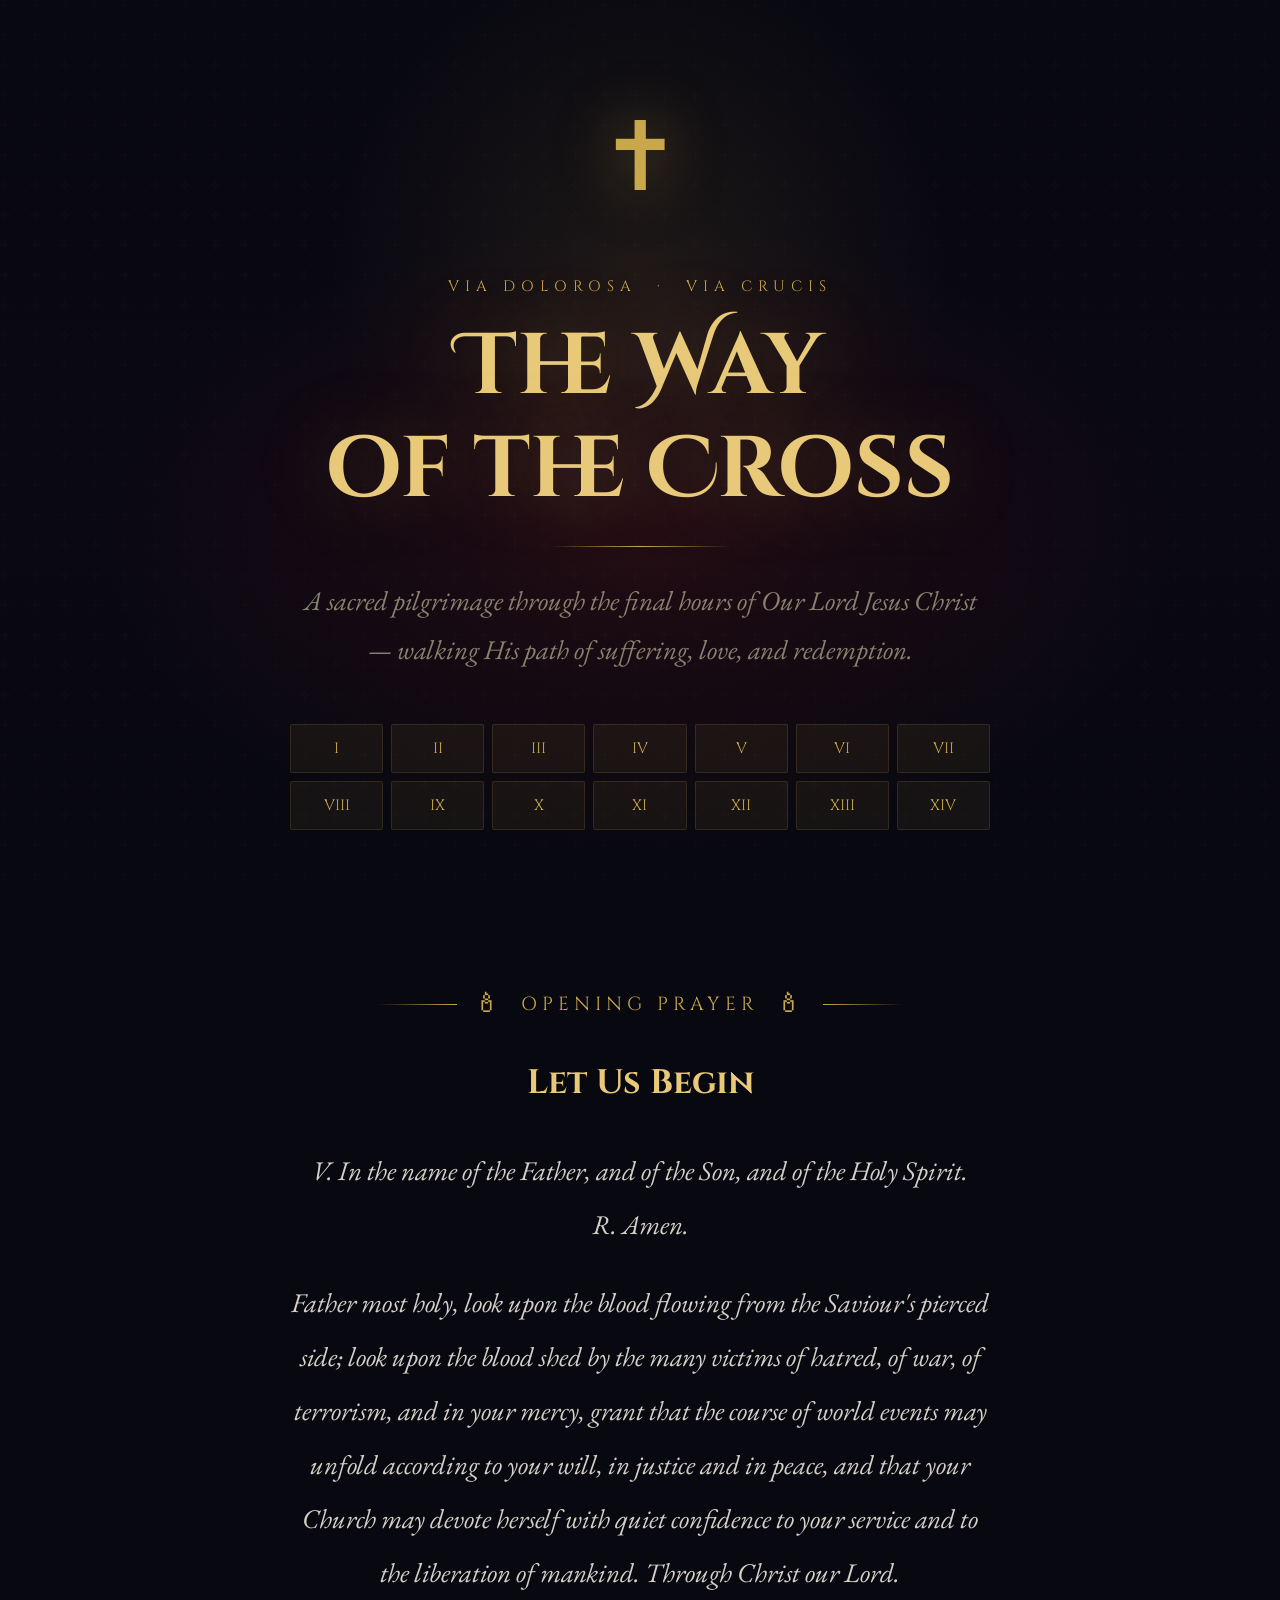
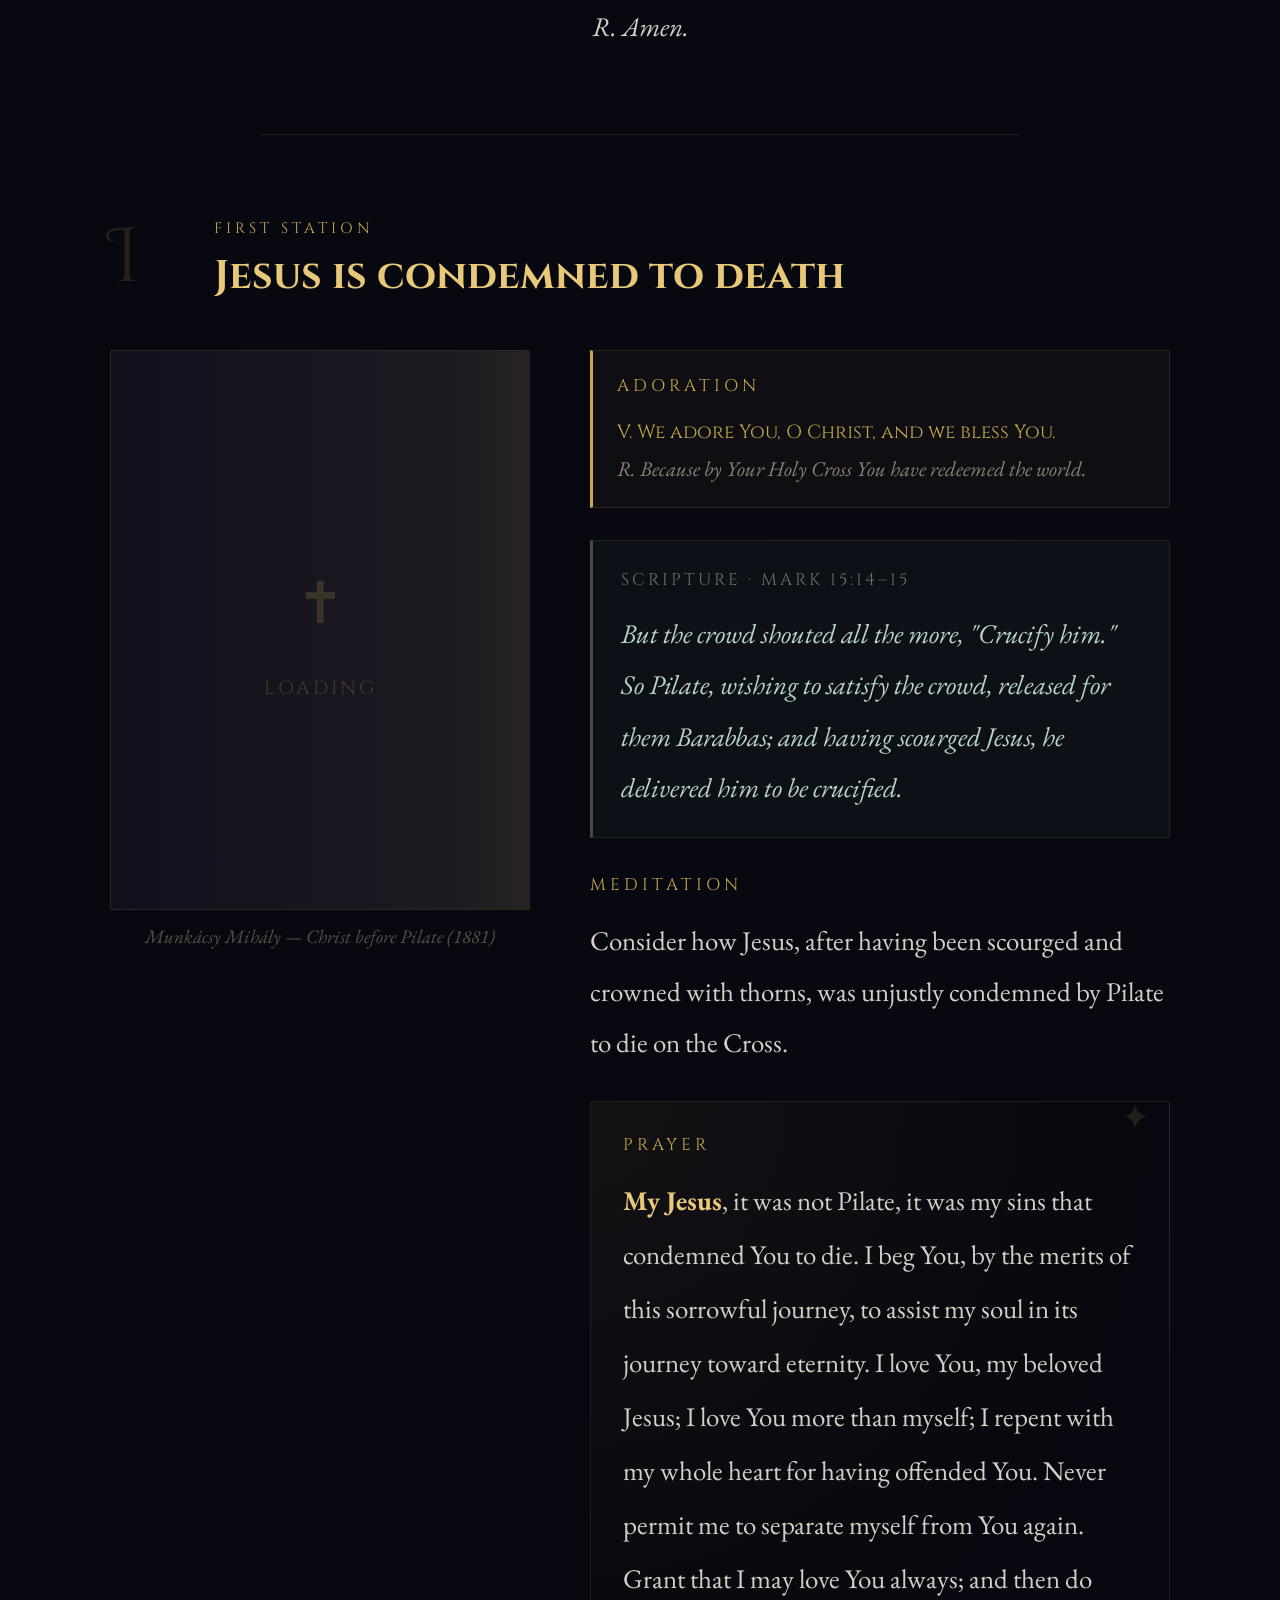
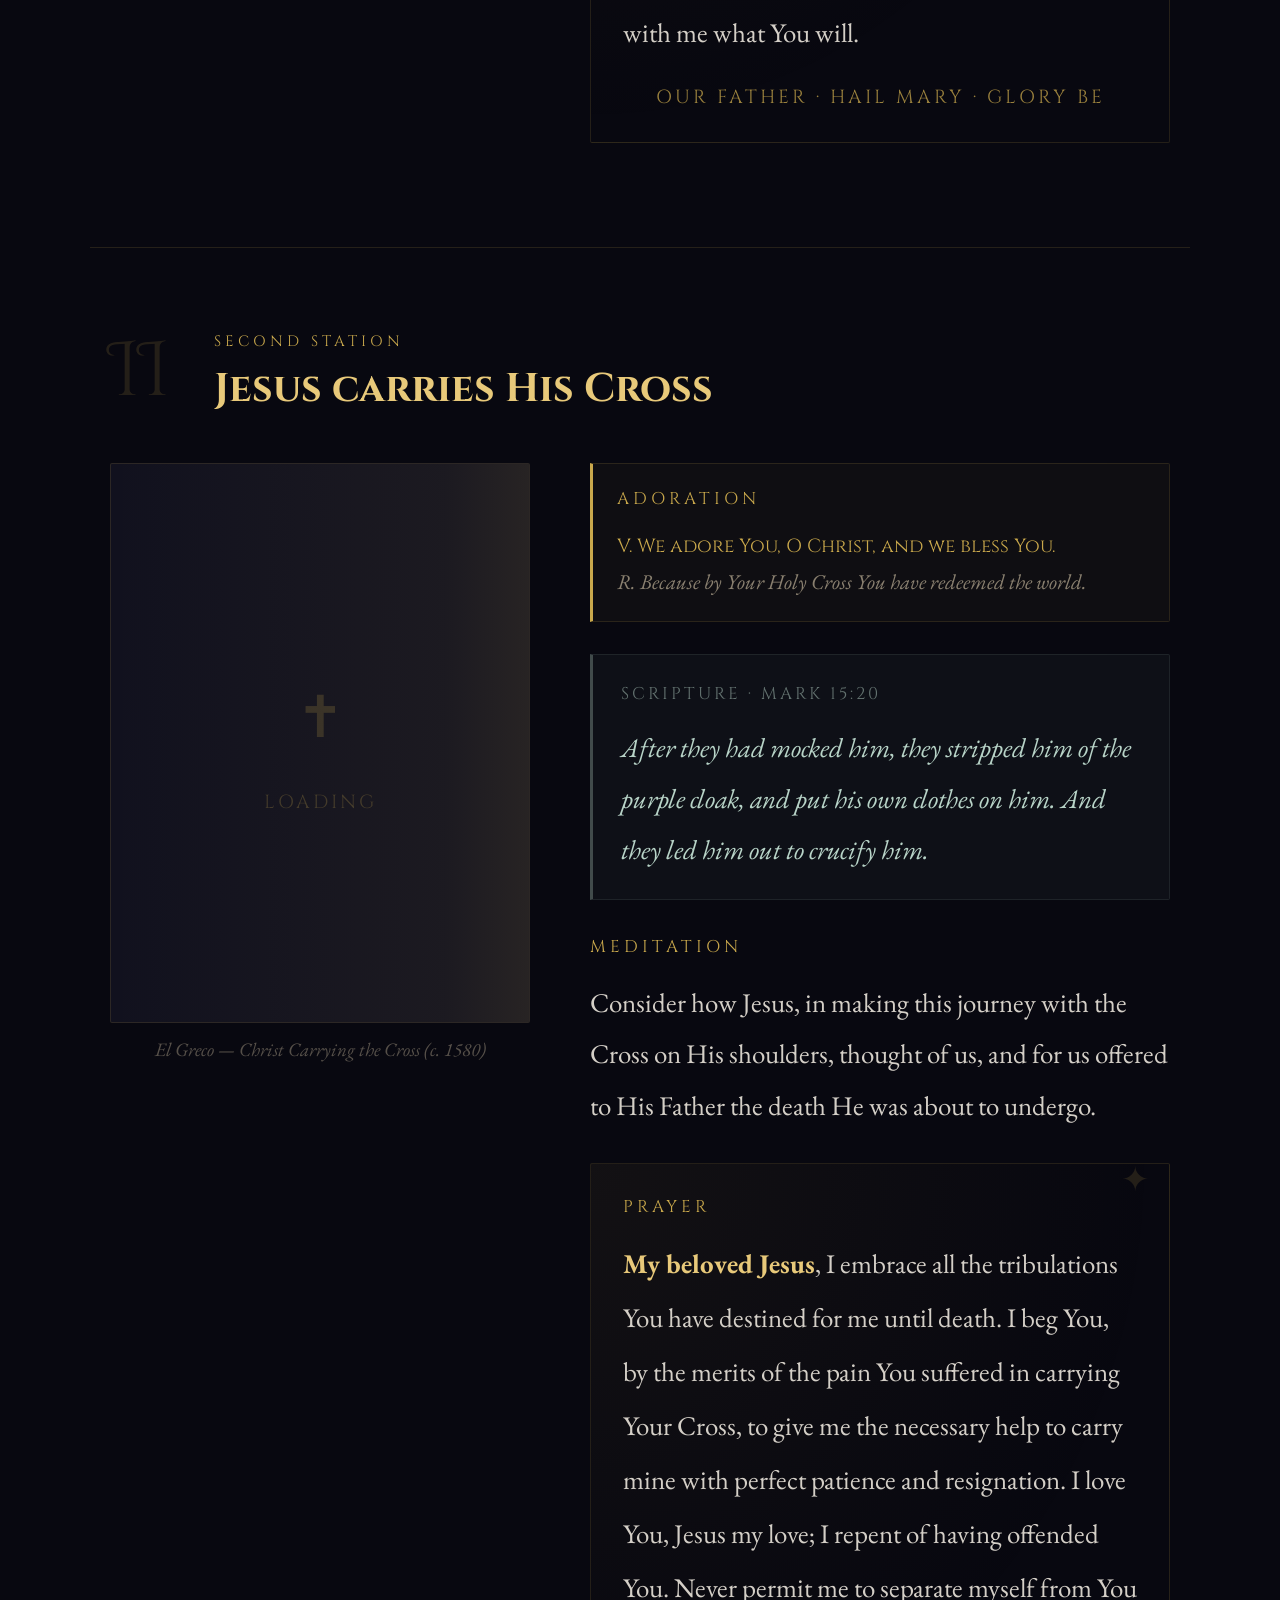
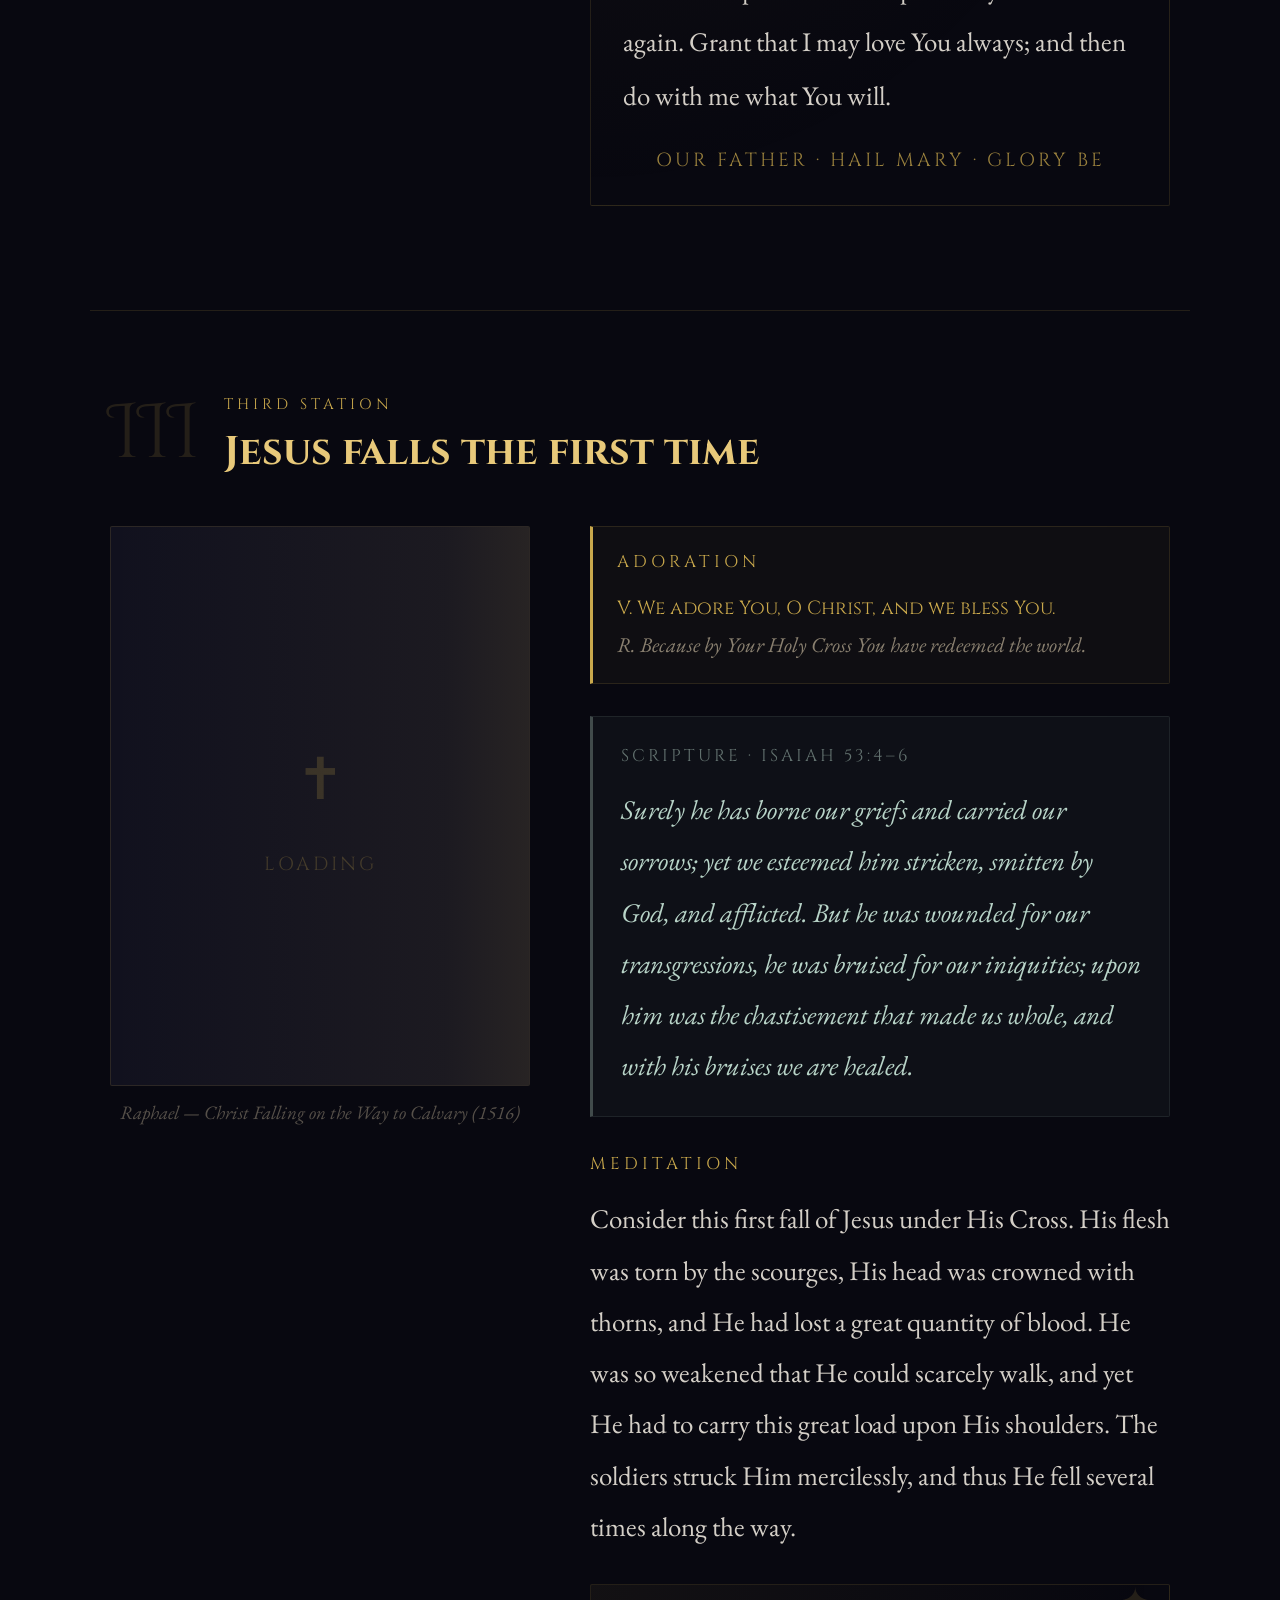
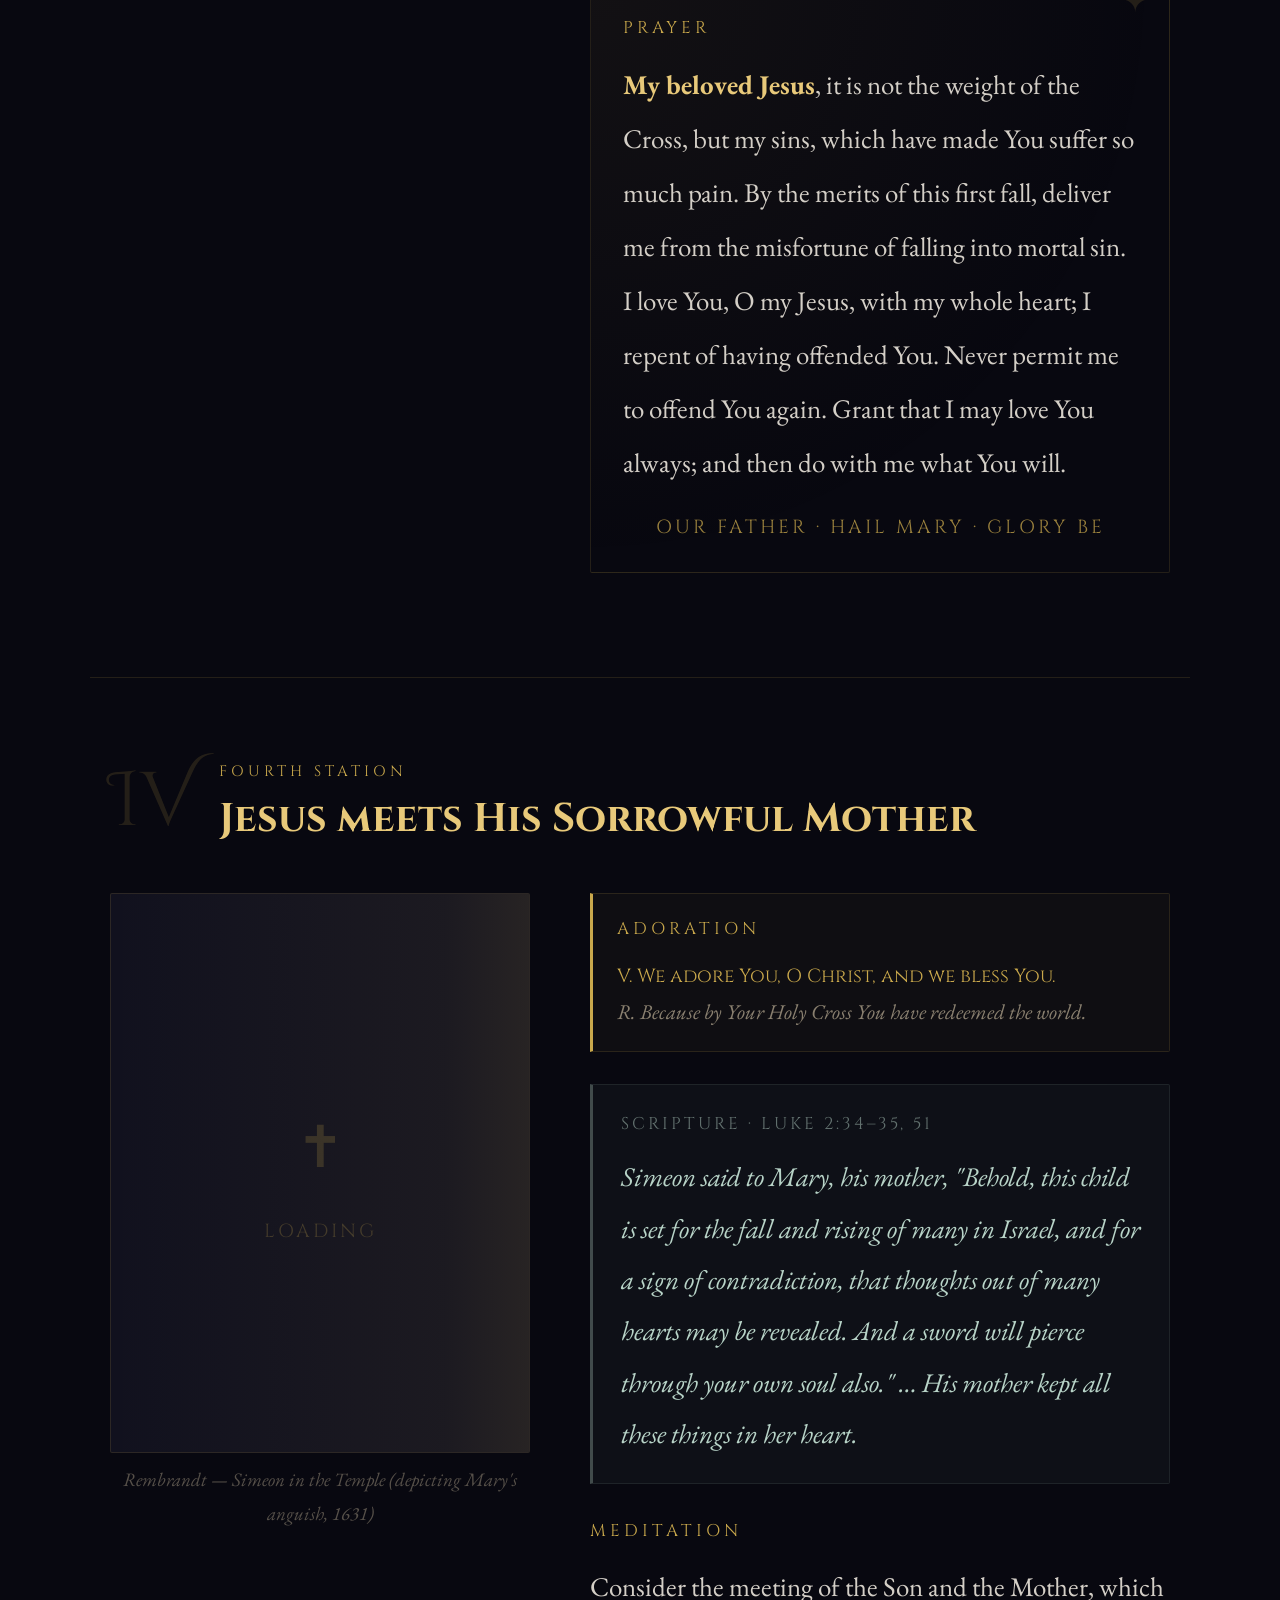
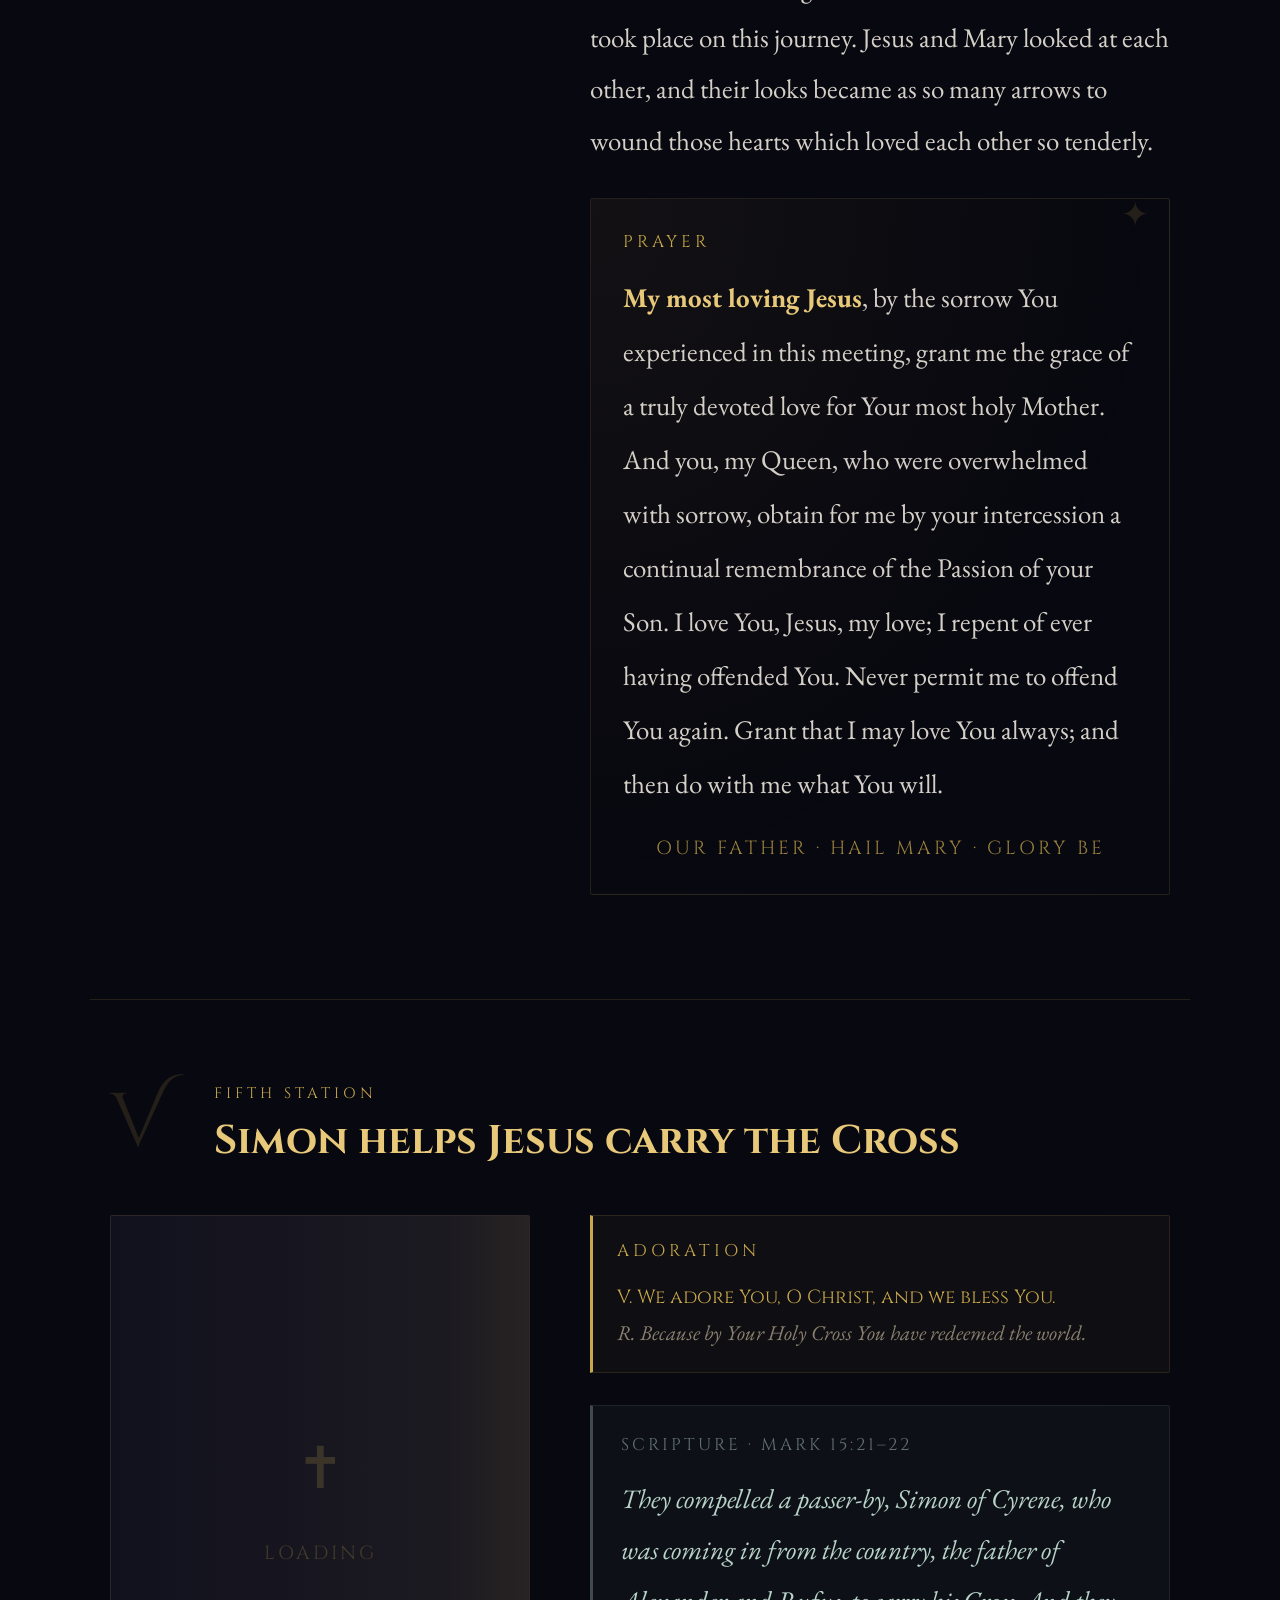
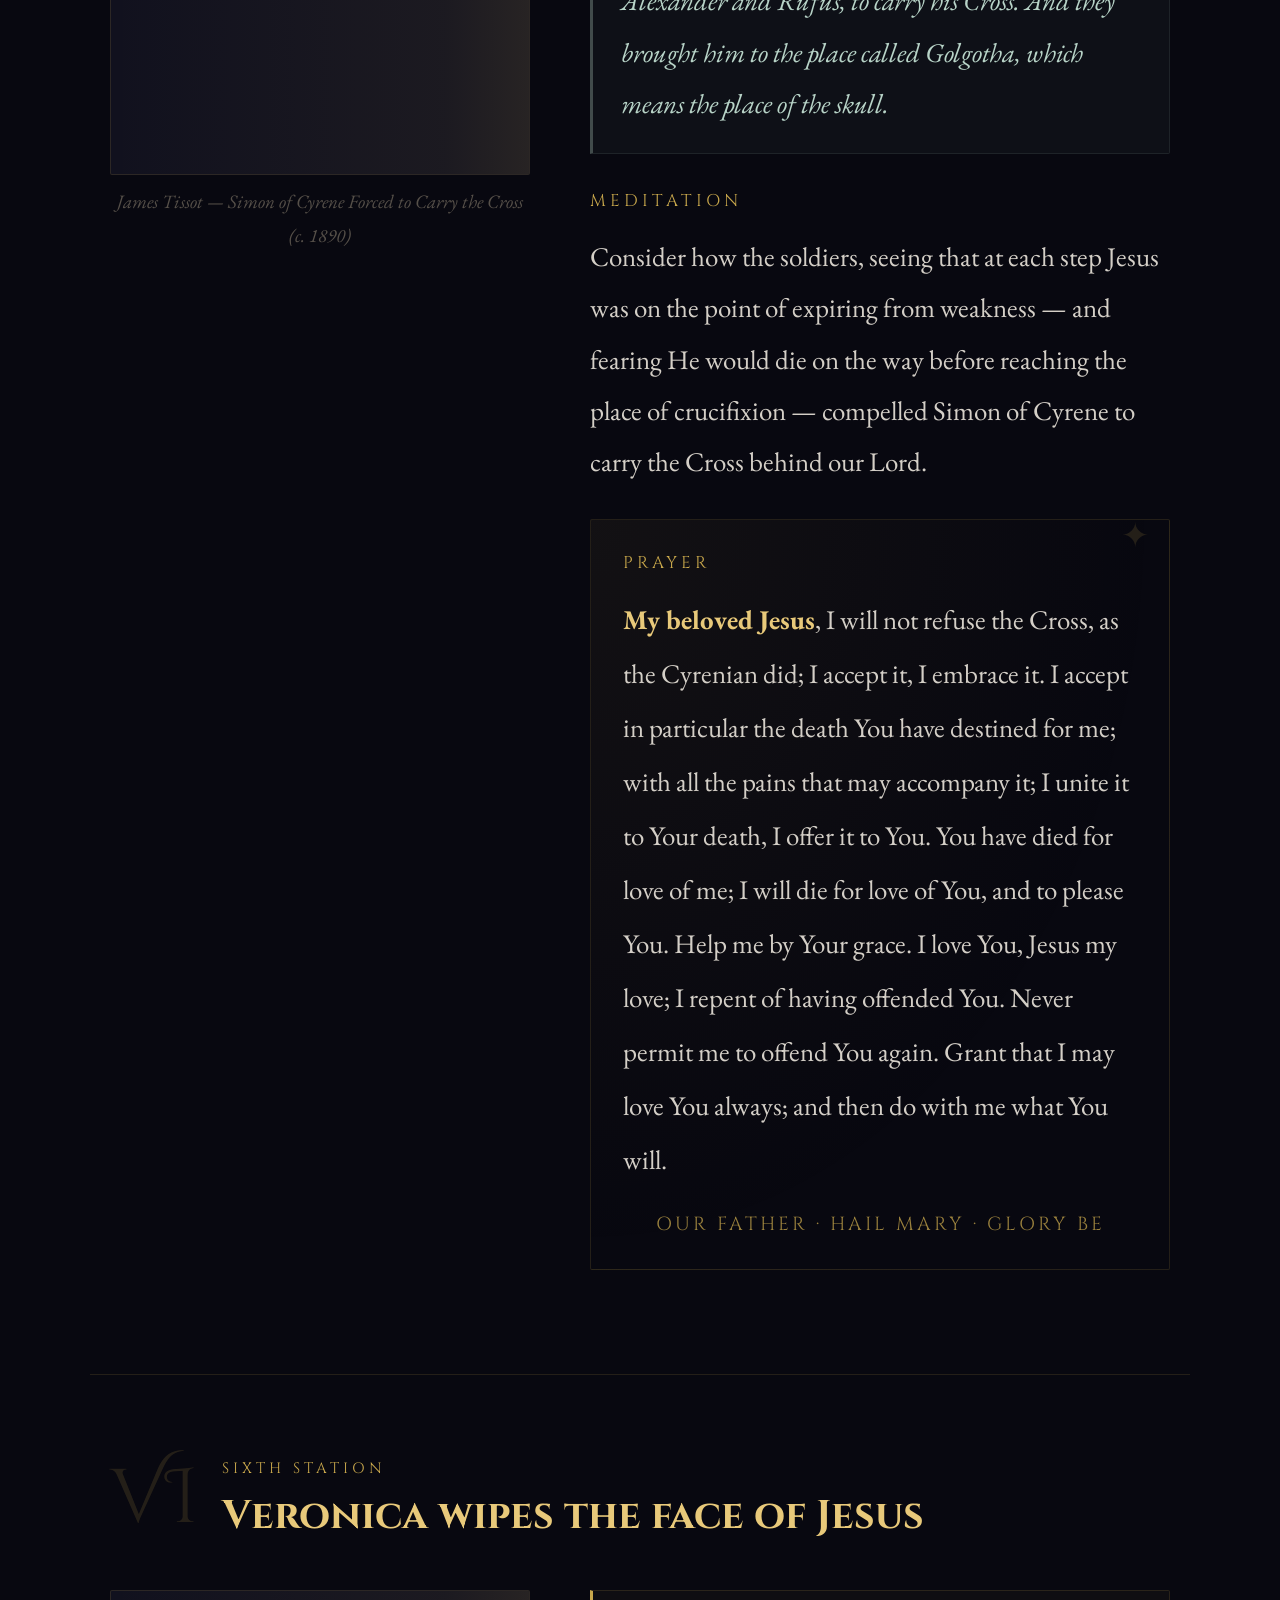
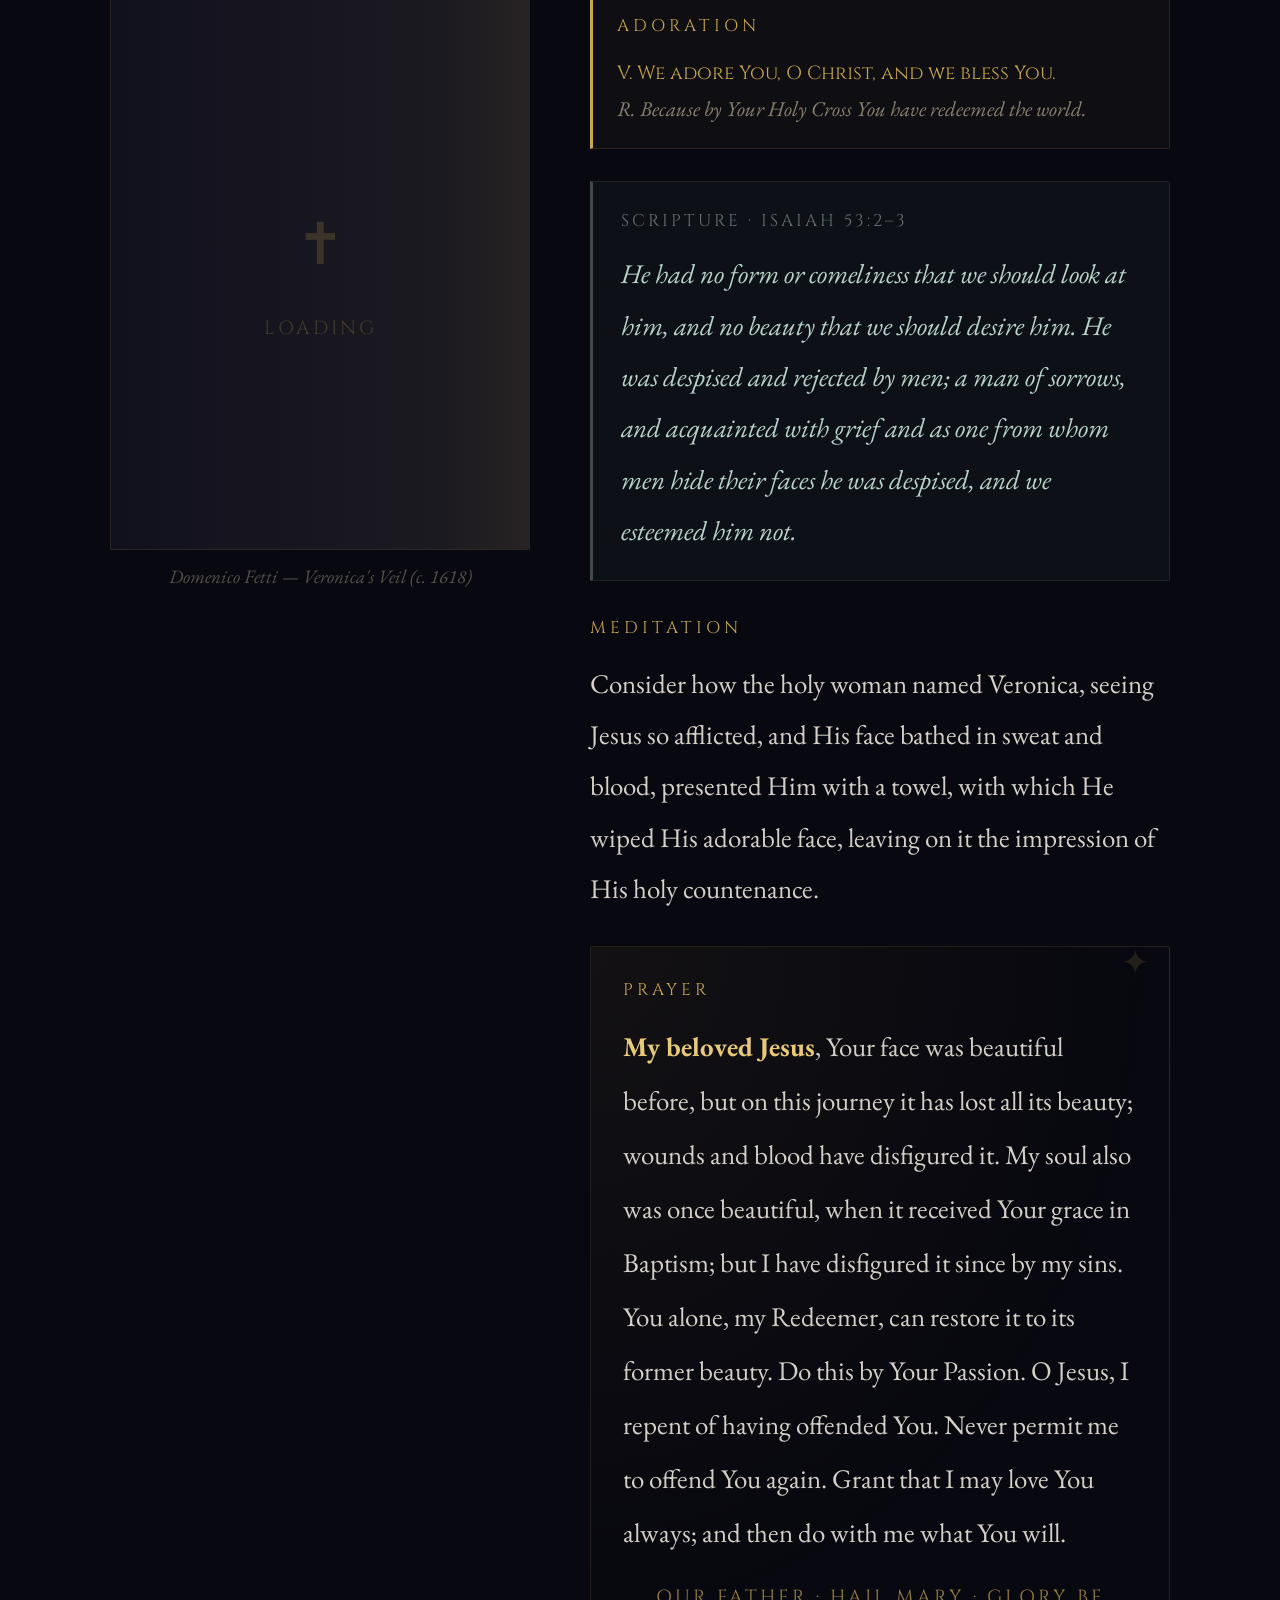
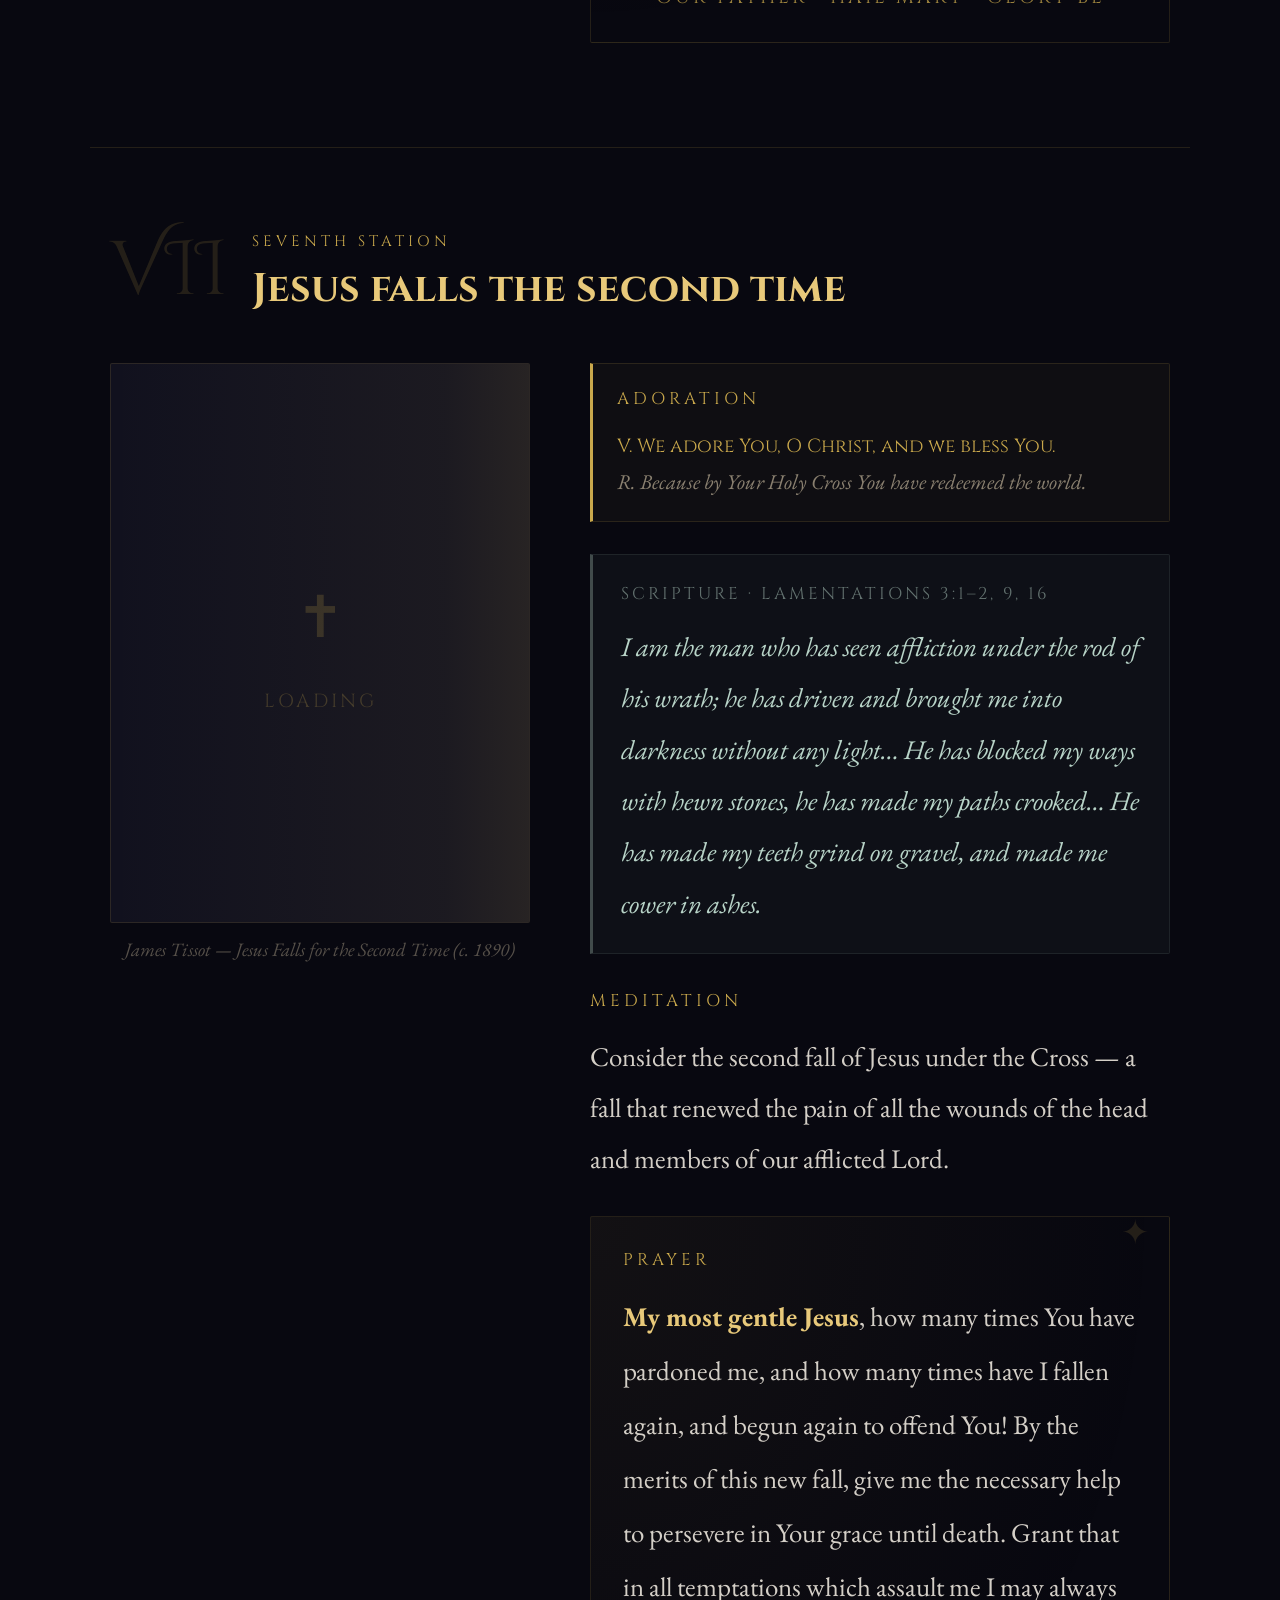
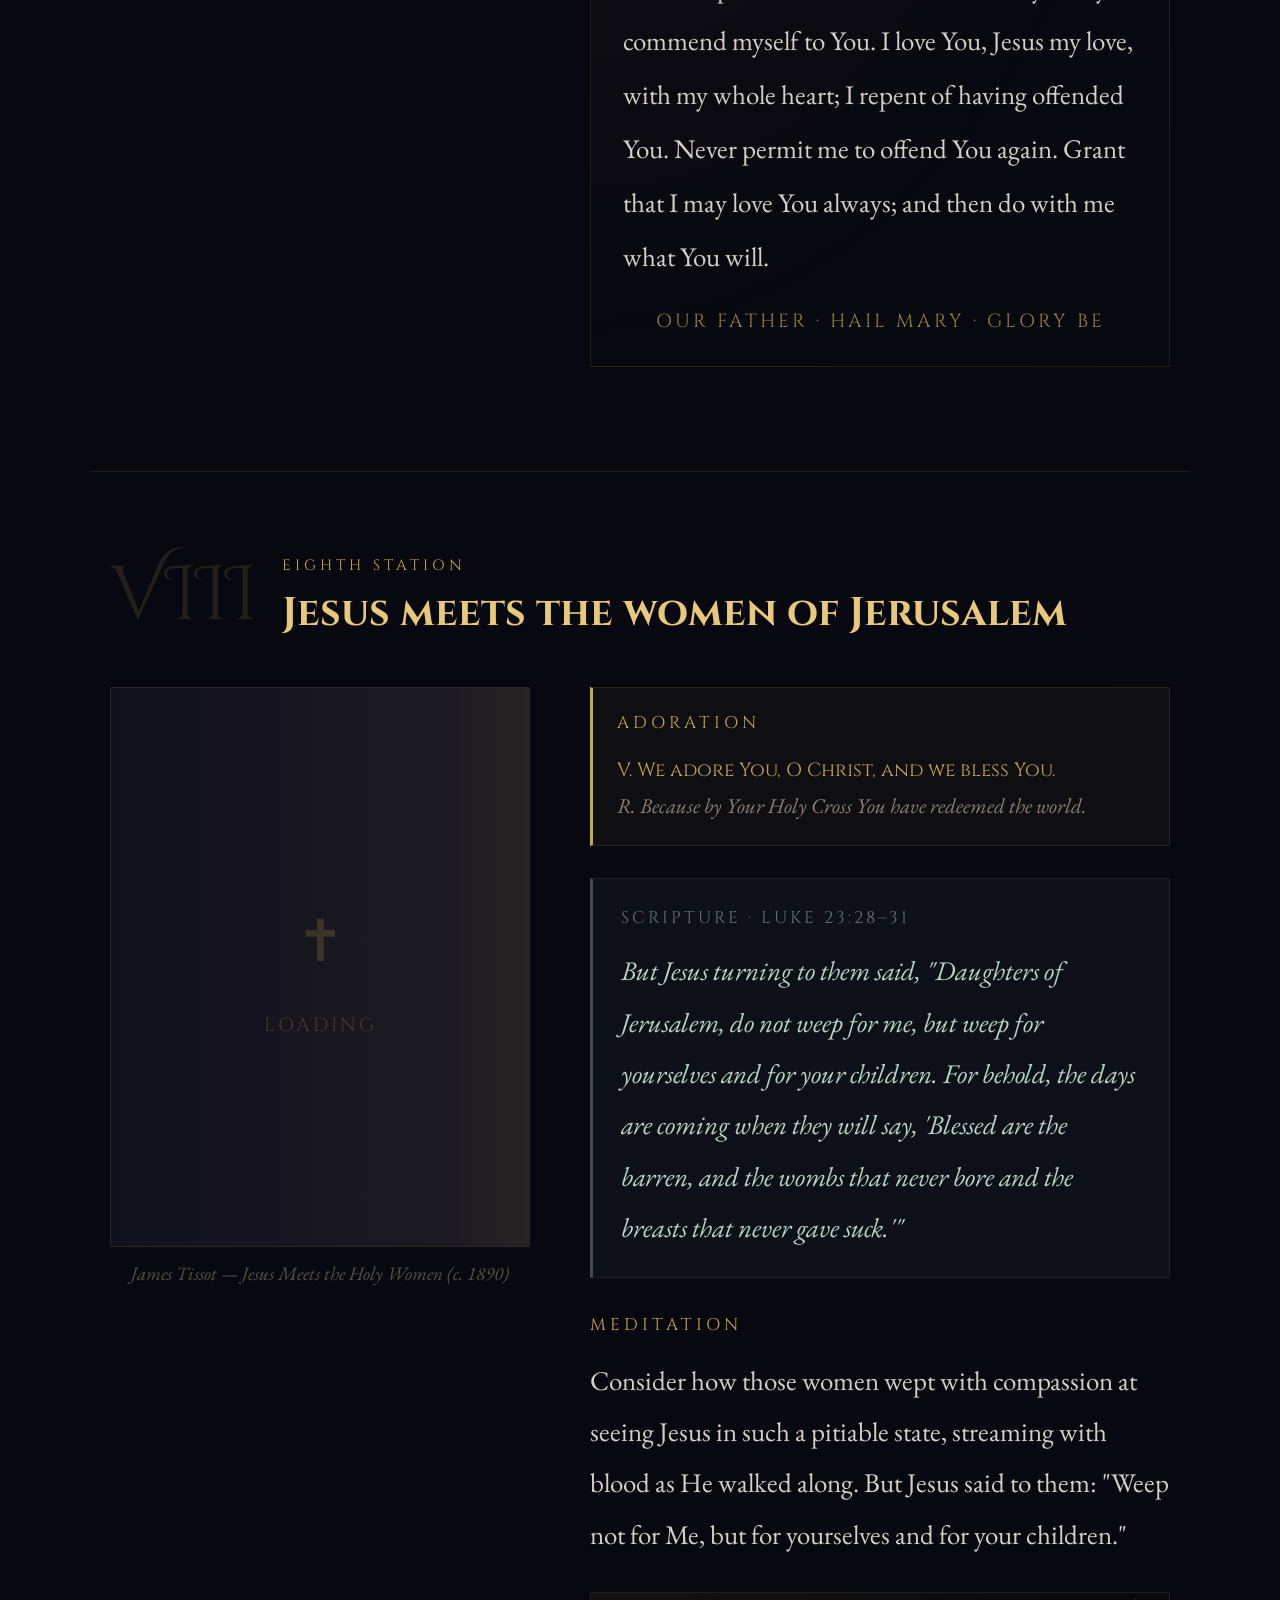
==== commit 78c37dfd: "Fonts Bigger" ====
--- a/WayofTheCross/way-of-the-cross.html
+++ b/WayofTheCross/way-of-the-cross.html
@@ -29,7 +29,7 @@
     background-color: var(--bg-deep);
     color: var(--text-main);
     font-family: 'EB Garamond', Georgia, serif;
-    font-size: 18px;
+    font-size: 27px;
     line-height: 1.8;
     overflow-x: hidden;
   }
@@ -60,7 +60,7 @@
   }
 
   .cross-symbol {
-    font-size: 80px;
+    font-size: 96px;
     color: var(--gold);
     margin-bottom: 30px;
     text-shadow: 0 0 60px rgba(201,168,76,0.5), 0 0 120px rgba(201,168,76,0.2);
@@ -78,7 +78,7 @@
 
   .hero-label {
     font-family: 'Cinzel', serif;
-    font-size: 12px;
+    font-size: 15px;
     letter-spacing: 6px;
     color: var(--gold);
     text-transform: uppercase;
@@ -88,7 +88,7 @@
 
   .hero h1 {
     font-family: 'Cinzel Decorative', serif;
-    font-size: clamp(36px, 6vw, 72px);
+    font-size: clamp(44px, 7vw, 86px);
     font-weight: 700;
     color: var(--gold-light);
     text-shadow: 0 0 80px rgba(201,168,76,0.3);
@@ -109,7 +109,7 @@
     max-width: 680px;
     color: var(--text-dim);
     font-style: italic;
-    font-size: 18px;
+    font-size: 27px;
     margin-bottom: 50px;
     position: relative; z-index: 1;
   }
@@ -128,7 +128,7 @@
     border: 1px solid var(--border);
     color: var(--gold);
     font-family: 'Cinzel', serif;
-    font-size: 12px;
+    font-size: 15px;
     padding: 10px 4px;
     cursor: pointer;
     transition: all 0.3s;
@@ -155,7 +155,7 @@
 
   .section-label {
     font-family: 'Cinzel', serif;
-    font-size: 11px;
+    font-size: 19px;
     letter-spacing: 5px;
     color: var(--gold);
     text-transform: uppercase;
@@ -177,13 +177,13 @@
 
   .opening-prayer h2 {
     font-family: 'Cinzel', serif;
-    font-size: 28px;
+    font-size: 34px;
     color: var(--gold-light);
     margin-bottom: 30px;
   }
 
   .prayer-text {
-    font-size: 18px;
+    font-size: 27px;
     color: var(--text-main);
     font-style: italic;
     line-height: 2;
@@ -209,7 +209,7 @@
 
   .station-num {
     font-family: 'Cinzel Decorative', serif;
-    font-size: 64px;
+    font-size: 76px;
     color: var(--gold);
     opacity: 0.15;
     line-height: 1;
@@ -218,14 +218,14 @@
 
   .station-title-wrap h2 {
     font-family: 'Cinzel', serif;
-    font-size: clamp(20px, 3vw, 32px);
+    font-size: clamp(26px, 3.5vw, 40px);
     color: var(--gold-light);
     line-height: 1.3;
   }
 
   .station-title-wrap .station-roman {
     font-family: 'Cinzel', serif;
-    font-size: 12px;
+    font-size: 15px;
     letter-spacing: 4px;
     color: var(--gold);
     text-transform: uppercase;
@@ -251,7 +251,7 @@
   }
 
   .artwork-credit {
-    font-size: 11px;
+    font-size: 19px;
     color: var(--text-dim);
     font-style: italic;
     margin-top: 10px;
@@ -268,12 +268,12 @@
     border-radius: 0 2px 2px 0;
   }
 
-  .adoration-block .v { color: var(--gold); font-family: 'Cinzel', serif; font-size: 14px; }
-  .adoration-block .r { color: var(--text-dim); font-style: italic; font-size: 16px; }
+  .adoration-block .v { color: var(--gold); font-family: 'Cinzel', serif; font-size: 19px; }
+  .adoration-block .r { color: var(--text-dim); font-style: italic; font-size: 21px; }
 
   .block-title {
     font-family: 'Cinzel', serif;
-    font-size: 10px;
+    font-size: 17px;
     letter-spacing: 4px;
     color: var(--gold);
     text-transform: uppercase;
@@ -319,13 +319,13 @@
     justify-content: center;
     gap: 12px;
     color: rgba(201,168,76,0.2);
-    font-size: 48px;
+    font-size: 58px;
     font-family: 'Cinzel', serif;
     z-index: 1;
   }
 
   .img-skeleton .cross-placeholder span {
-    font-size: 11px;
+    font-size: 19px;
     letter-spacing: 3px;
     color: rgba(201,168,76,0.25);
     text-transform: uppercase;
@@ -371,7 +371,7 @@
 
   .scripture-ref {
     font-family: 'Cinzel', serif;
-    font-size: 10px;
+    font-size: 17px;
     letter-spacing: 3px;
     color: rgba(184,212,200,0.5);
     text-transform: uppercase;
@@ -381,7 +381,7 @@
   .scripture-text {
     color: var(--text-scripture);
     font-style: italic;
-    font-size: 17px;
+    font-size: 27px;
     line-height: 1.9;
   }
 
@@ -391,7 +391,7 @@
 
   .meditation-text {
     color: var(--text-main);
-    font-size: 17px;
+    font-size: 27px;
     line-height: 1.9;
   }
 
@@ -410,14 +410,14 @@
     position: absolute;
     top: -15px;
     right: 20px;
-    font-size: 28px;
+    font-size: 34px;
     color: var(--gold);
     opacity: 0.15;
   }
 
   .prayer-text-main {
     color: var(--text-main);
-    font-size: 17px;
+    font-size: 27px;
     line-height: 2;
   }
 
@@ -428,7 +428,7 @@
 
   .our-father {
     font-family: 'Cinzel', serif;
-    font-size: 11px;
+    font-size: 19px;
     letter-spacing: 3px;
     color: var(--gold);
     text-transform: uppercase;
@@ -449,20 +449,20 @@
 
   .closing h2 {
     font-family: 'Cinzel', serif;
-    font-size: 26px;
+    font-size: 32px;
     color: var(--gold-light);
     margin-bottom: 30px;
   }
 
   .closing .prayer-text {
     text-align: left;
-    font-size: 17px;
+    font-size: 27px;
   }
 
   footer {
     text-align: center;
     padding: 40px 20px;
-    font-size: 13px;
+    font-size: 17px;
     color: var(--text-dim);
     border-top: 1px solid var(--border);
     font-family: 'Cinzel', serif;
@@ -489,7 +489,7 @@
   /* Candle decoration */
   .candle {
     display: inline-block;
-    font-size: 22px;
+    font-size: 27px;
     animation: flicker 3s ease-in-out infinite;
   }
   .candle:nth-child(2) { animation-delay: 0.7s; }
@@ -1179,7 +1179,7 @@
 
 <footer>
   ✝ &nbsp; Via Dolorosa &nbsp;·&nbsp; The Way of the Cross &nbsp;·&nbsp; Via Crucis &nbsp; ✝<br>
-  <span style="font-size:11px;opacity:0.4;font-family:'EB Garamond',serif;font-style:italic;letter-spacing:1px;">St. John Paul II & St. Alphonsus Liguori</span>
+  <span style="font-size:15px;opacity:0.4;font-family:'EB Garamond',serif;font-style:italic;letter-spacing:1px;">St. John Paul II & St. Alphonsus Liguori</span>
 </footer>
 
 <script>
